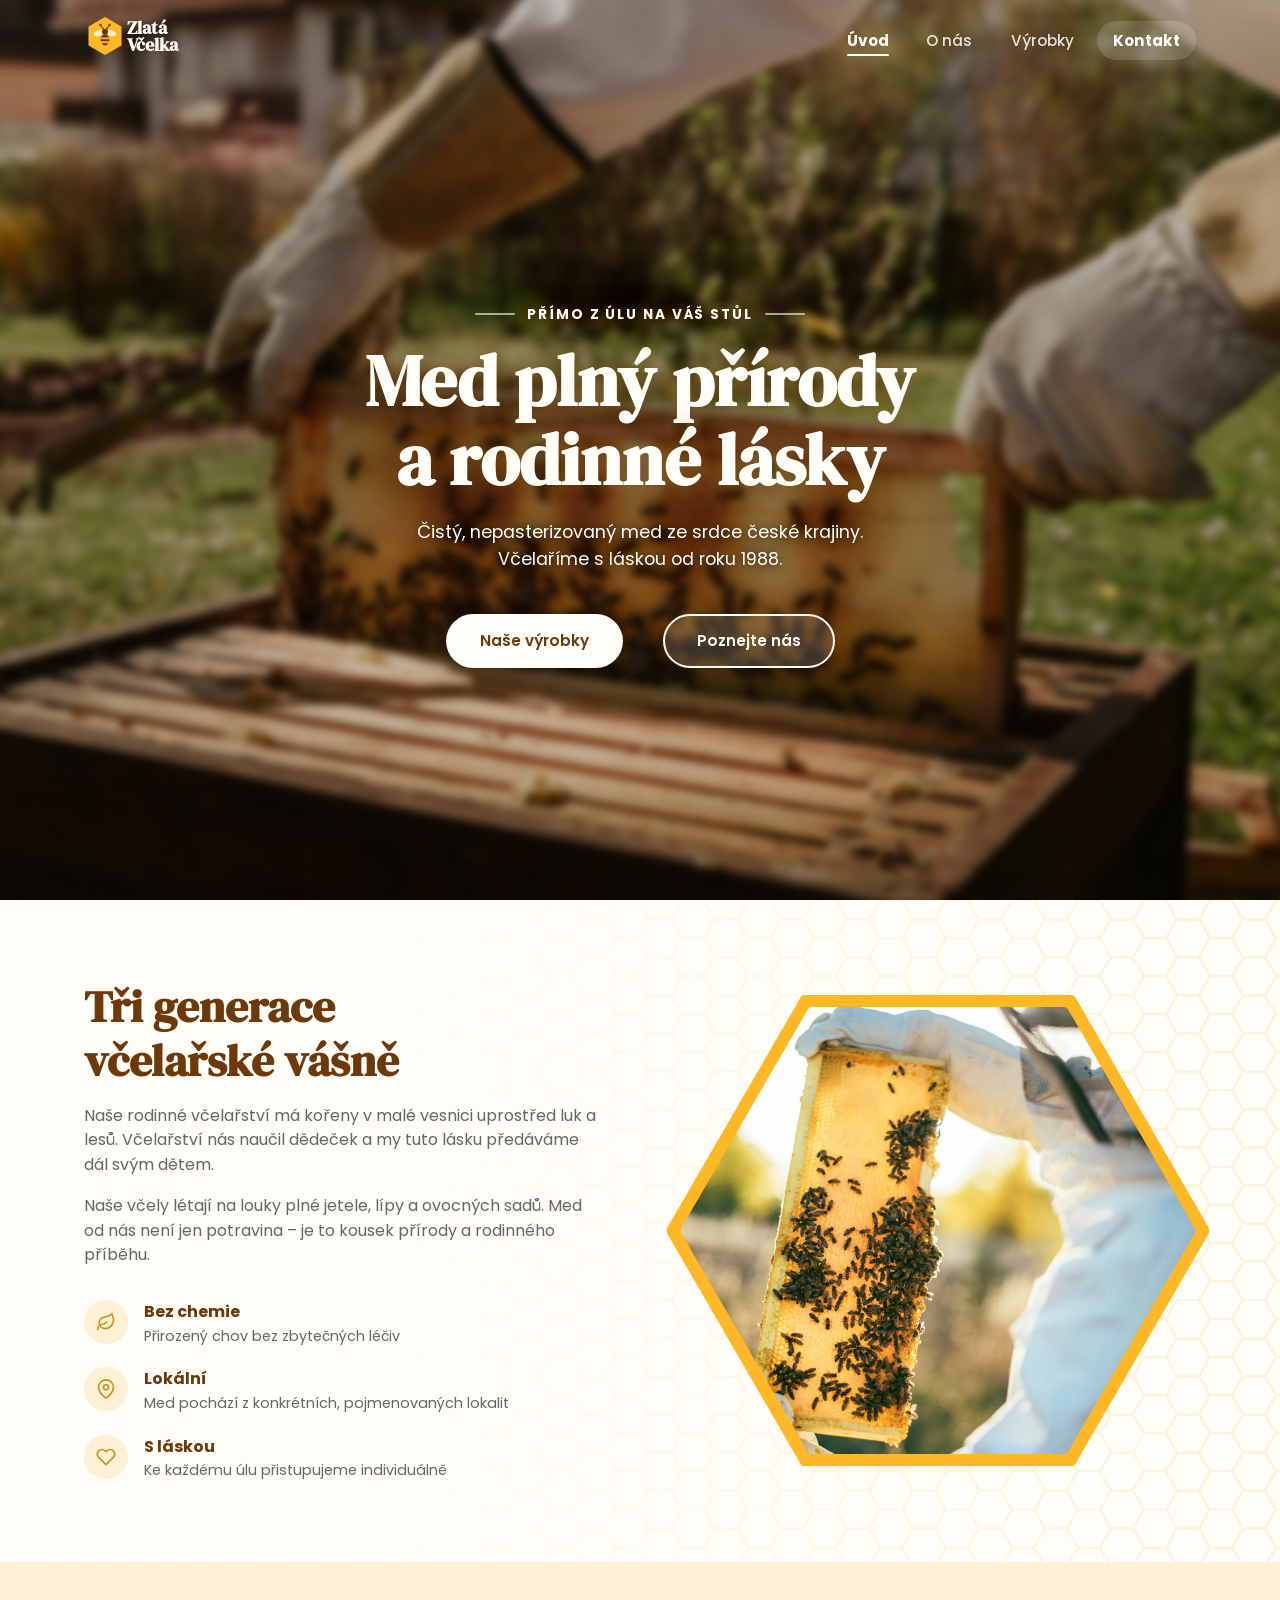
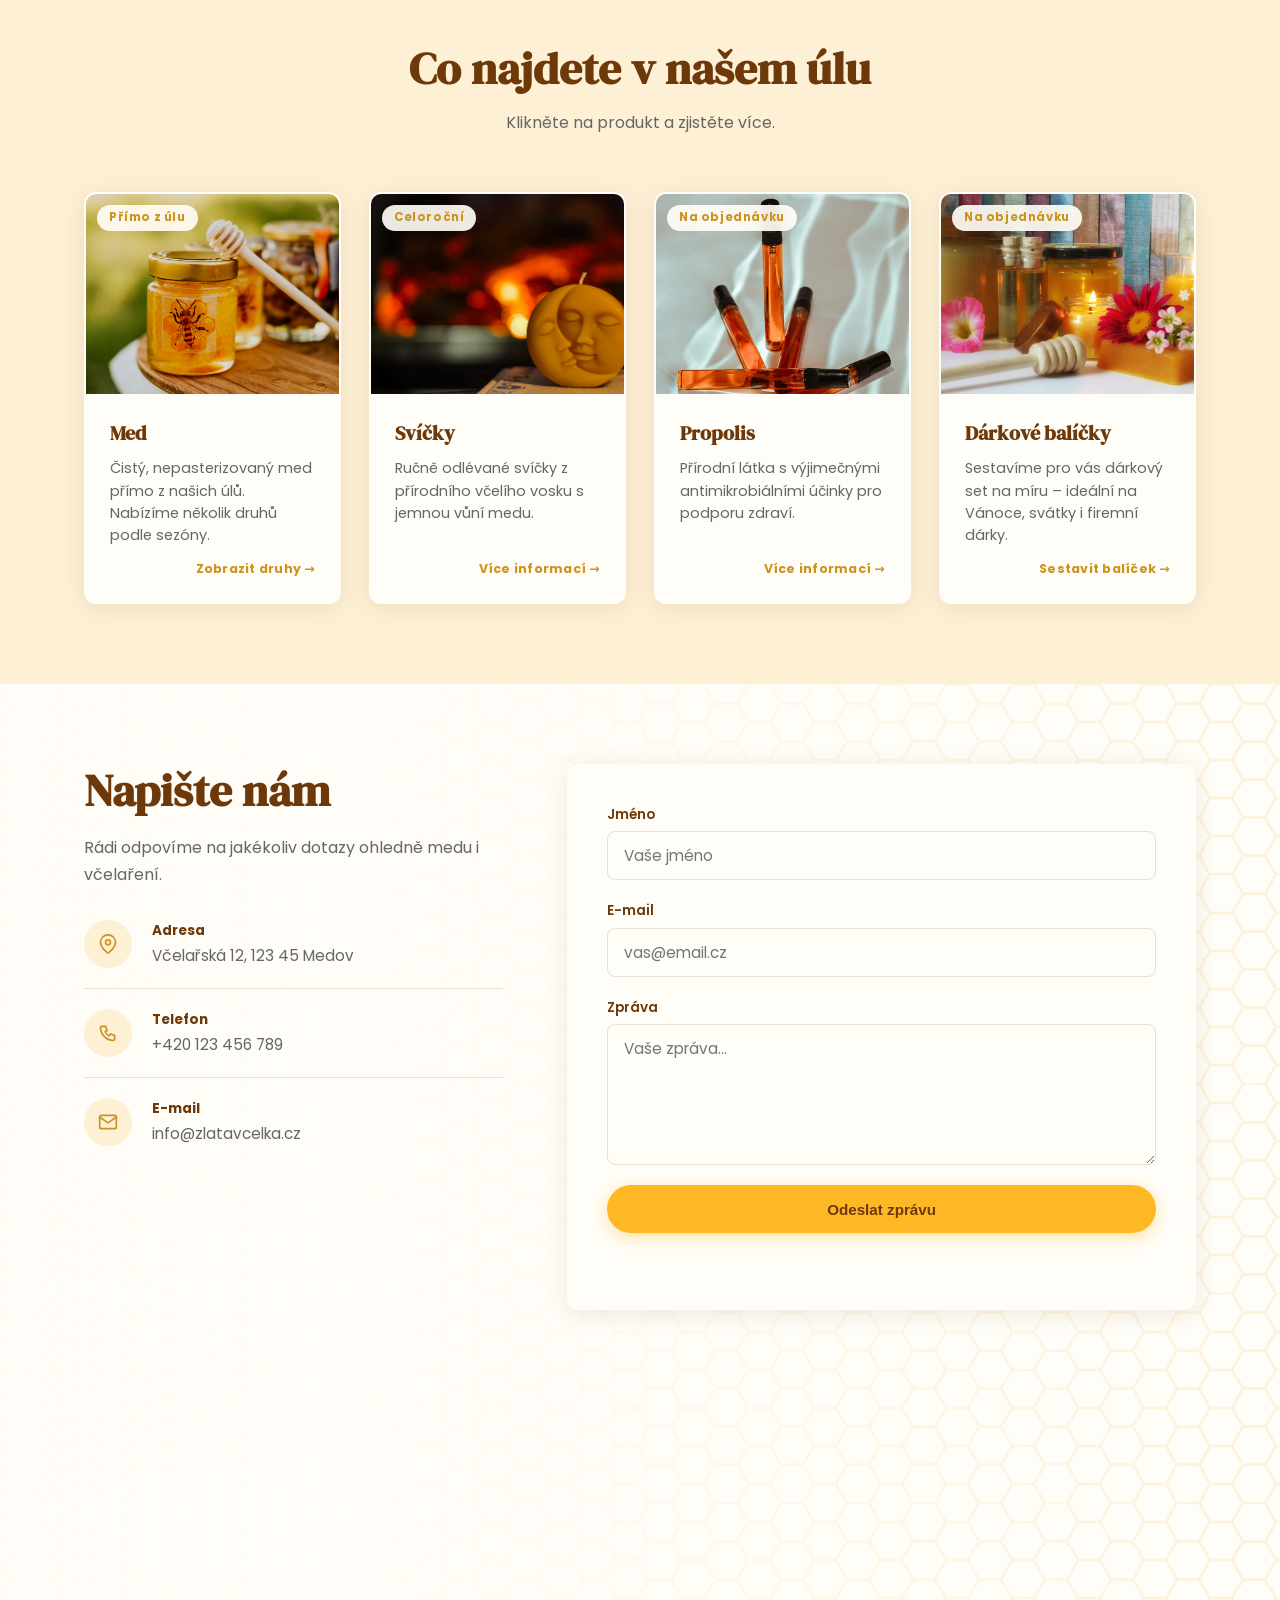
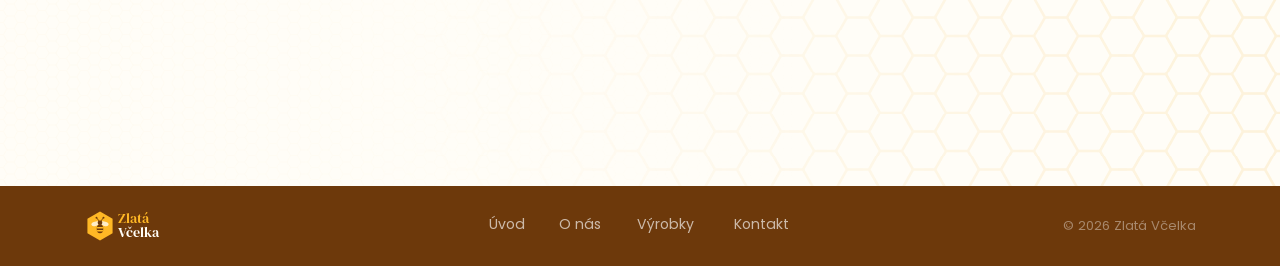
==== index.html @ 9c540a49 "Initial commit – Zlatá Včelka website" ====
<!DOCTYPE html>
<html lang="cs">
<head>
  <meta charset="UTF-8" />
  <meta name="viewport" content="width=device-width, initial-scale=1.0" />
  <meta name="description" content="Zlatá Včelka – přírodní med přímo od včelaře." />

  <!-- Open Graph -->
  <meta property="og:type"        content="website" />
  <meta property="og:title"       content="Zlatá Včelka – Med plný přírody a rodinné lásky" />
  <meta property="og:description" content="Čistý, nepasterizovaný med ze srdce české krajiny. Včelaříme s láskou od roku 1988." />
  <meta property="og:image"       content="https://zlatavcelka.cz/images/landing.jpg" />
  <meta property="og:url"         content="https://zlatavcelka.cz" />
  <meta property="og:locale"      content="cs_CZ" />

  <!-- Twitter/X Card -->
  <meta name="twitter:card"        content="summary_large_image" />
  <meta name="twitter:title"       content="Zlatá Včelka – Med plný přírody a rodinné lásky" />
  <meta name="twitter:description" content="Čistý, nepasterizovaný med ze srdce české krajiny. Včelaříme s láskou od roku 1988." />
  <meta name="twitter:image"       content="https://zlatavcelka.cz/images/landing.jpg" />

  <title>Zlatá Včelka</title>
  <link rel="preconnect" href="https://fonts.googleapis.com" />
  <link rel="preconnect" href="https://fonts.gstatic.com" crossorigin />
  <link href="https://fonts.googleapis.com/css2?family=Poppins:wght@400;500;600;700&family=DM+Serif+Display:ital@0;1&display=swap" rel="stylesheet" />
  <link rel="icon" type="image/svg+xml" href="images/logo-hex.svg" />
  <link rel="stylesheet" href="css/style.css" />
</head>
<body>

  <!-- HEADER -->
  <header class="header" id="header">
    <div class="container header__inner">
      <a href="#hero" class="logo">
        <img src="images/logo-hex.svg" alt="" class="logo__icon" />
        <span class="logo__text"><em>Zlatá</em><br>Včelka</span>
      </a>
      <button class="nav-toggle" id="navToggle" aria-label="Otevřít menu">
        <span></span><span></span><span></span>
      </button>
      <nav class="nav" id="nav">
        <ul class="nav__list">
          <li><a href="#hero" class="nav__link" data-text="Úvod">Úvod</a></li>
          <li><a href="#about" class="nav__link" data-text="O nás">O nás</a></li>
          <li><a href="#products" class="nav__link" data-text="Výrobky">Výrobky</a></li>
          <li><a href="#contact" class="nav__link nav__link--cta">Kontakt</a></li>
        </ul>
      </nav>
    </div>
  </header>

  <main>

    <!-- LANDING PAGE / HERO -->
    <section class="hero" id="hero">
      <div class="hero__overlay"></div>
      <div class="container hero__inner">
        <div class="hero__content">
          <p class="hero__eyebrow">Přímo z úlu na váš stůl</p>
          <h1 class="hero__title">Med plný přírody<br>a rodinné lásky</h1>

          <p class="hero__subtitle">
            Čistý, nepasterizovaný med ze srdce české krajiny.<br>
            Včelaříme s láskou od roku 1988.
          </p>
          <div class="hero__actions">
            <a href="#products" class="btn btn--primary">Naše výrobky</a>
            <a href="#about" class="btn btn--outline">Poznejte nás</a>
          </div>
        </div>
      </div>
    </section>

    <!-- O NÁS -->
    <section class="about" id="about">
      <div class="container about__inner">
        <div class="about__text">
          <h2 class="section-title">Tři generace<br>včelařské vášně</h2>
          <p>
            Naše rodinné včelařství má kořeny v malé vesnici uprostřed luk a lesů.
            Včelařství nás naučil dědeček a my tuto lásku předáváme dál svým dětem.
          </p>
          <p>
            Naše včely létají na louky plné jetele, lípy a ovocných sadů.
            Med od nás není jen potravina – je to kousek přírody a rodinného příběhu.
          </p>
          <ul class="about__values">
            <li>
              <span class="about__value-icon">
                <svg xmlns="http://www.w3.org/2000/svg" width="20" height="20" viewBox="0 0 24 24" fill="none" stroke="currentColor" stroke-width="2" stroke-linecap="round" stroke-linejoin="round">
                  <path d="M11 20A7 7 0 0 1 9.8 6.1C15.5 5 17 4.48 19 2c1 2 2 4.18 2 8 0 5.5-4.78 10-10 10z"/>
                  <path d="M2 21c0-3 1.85-5.36 5.08-6C9.5 14.52 12 13 13 12"/>
                </svg>
              </span>
              <div>
                <strong>Bez chemie</strong>
                <p>Přirozený chov bez zbytečných léčiv</p>
              </div>
            </li>
            <li>
              <span class="about__value-icon">
                <svg xmlns="http://www.w3.org/2000/svg" width="20" height="20" viewBox="0 0 24 24" fill="none" stroke="currentColor" stroke-width="2" stroke-linecap="round" stroke-linejoin="round">
                  <path d="M21 10c0 7-9 13-9 13s-9-6-9-13a9 9 0 0 1 18 0z"/><circle cx="12" cy="10" r="3"/>
                </svg>
              </span>
              <div>
                <strong>Lokální</strong>
                <p>Med pochází z konkrétních, pojmenovaných lokalit</p>
              </div>
            </li>
            <li>
              <span class="about__value-icon">
                <svg xmlns="http://www.w3.org/2000/svg" width="20" height="20" viewBox="0 0 24 24" fill="none" stroke="currentColor" stroke-width="2" stroke-linecap="round" stroke-linejoin="round">
                  <path d="M20.84 4.61a5.5 5.5 0 0 0-7.78 0L12 5.67l-1.06-1.06a5.5 5.5 0 0 0-7.78 7.78l1.06 1.06L12 21.23l7.78-7.78 1.06-1.06a5.5 5.5 0 0 0 0-7.78z"/>
                </svg>
              </span>
              <div>
                <strong>S láskou</strong>
                <p>Ke každému úlu přistupujeme individuálně</p>
              </div>
            </li>
          </ul>
        </div>
        <div class="about__image-wrap">
          <div class="about__image-placeholder">
            <img src="images/vcelar.jpg" alt="Zlatá Včelka" />
          </div>
        </div>
      </div>
    </section>

    <!-- VÝROBKY -->
    <section class="products" id="products">
      <div class="container">
        <div class="section-header">
          <h2 class="section-title">Co najdete v našem úlu</h2>
          <p class="section-subtitle">Klikněte na produkt a zjistěte více.</p>
        </div>
        <div class="products__grid">

          <article class="product-card" data-product="med" role="button" tabindex="0" aria-haspopup="dialog">
            <div class="product-card__image">
              <img src="images/med.jpg" alt="Med" />
              <span class="product-card__tag">Přímo z úlu</span>
            </div>
            <div class="product-card__body">
              <h3 class="product-card__name">Med</h3>
              <p class="product-card__desc">Čistý, nepasterizovaný med přímo z našich úlů. Nabízíme několik druhů podle sezóny.</p>
              <span class="product-card__more">Zobrazit druhy →</span>
            </div>
          </article>

          <article class="product-card" data-product="svicky" role="button" tabindex="0" aria-haspopup="dialog">
            <div class="product-card__image">
              <img src="images/svicky.jpg" alt="Svíčky z včelího vosku" />
              <span class="product-card__tag">Celoroční</span>
            </div>
            <div class="product-card__body">
              <h3 class="product-card__name">Svíčky</h3>
              <p class="product-card__desc">Ručně odlévané svíčky z přírodního včelího vosku s jemnou vůní medu.</p>
              <span class="product-card__more">Více informací →</span>
            </div>
          </article>

          <article class="product-card" data-product="propolis" role="button" tabindex="0" aria-haspopup="dialog">
            <div class="product-card__image">
              <img src="images/propolis.jpg" alt="Propolis" />
              <span class="product-card__tag">Na objednávku</span>
            </div>
            <div class="product-card__body">
              <h3 class="product-card__name">Propolis</h3>
              <p class="product-card__desc">Přírodní látka s výjimečnými antimikrobiálními účinky pro podporu zdraví.</p>
              <span class="product-card__more">Více informací →</span>
            </div>
          </article>

          <article class="product-card" data-product="balicky" role="button" tabindex="0" aria-haspopup="dialog">
            <div class="product-card__image">
              <img src="images/darkove_sety.jpg" alt="Dárkové balíčky" />
              <span class="product-card__tag">Na objednávku</span>
            </div>
            <div class="product-card__body">
              <h3 class="product-card__name">Dárkové balíčky</h3>
              <p class="product-card__desc">Sestavíme pro vás dárkový set na míru – ideální na Vánoce, svátky i firemní dárky.</p>
              <span class="product-card__more">Sestavit balíček →</span>
            </div>
          </article>

        </div>
      </div>
    </section>

    <!-- KONTAKT -->
    <section class="contact" id="contact">
      <div class="container">
        <div class="contact__content">

          <div class="contact__info">
            <h2 class="section-title">Napište nám</h2>
            <p class="contact__intro">Rádi odpovíme na jakékoliv dotazy ohledně medu i včelaření.</p>
            <div class="contact__items">
              <div class="contact-item">
                <div class="contact-item__icon">
                  <svg xmlns="http://www.w3.org/2000/svg" width="20" height="20" viewBox="0 0 24 24" fill="none" stroke="currentColor" stroke-width="2" stroke-linecap="round" stroke-linejoin="round">
                    <path d="M21 10c0 7-9 13-9 13s-9-6-9-13a9 9 0 0 1 18 0z"/><circle cx="12" cy="10" r="3"/>
                  </svg>
                </div>
                <div class="contact-item__text">
                  <strong>Adresa</strong>
                  <p>Včelařská 12, 123 45 Medov</p>
                </div>
              </div>
              <div class="contact-item">
                <div class="contact-item__icon">
                  <svg xmlns="http://www.w3.org/2000/svg" width="20" height="20" viewBox="0 0 24 24" fill="none" stroke="currentColor" stroke-width="2" stroke-linecap="round" stroke-linejoin="round">
                    <path d="M5 4h4l2 5-2.5 1.5a11 11 0 0 0 5 5L15 13l5 2v4a2 2 0 0 1-2 2A16 16 0 0 1 3 6a2 2 0 0 1 2-2"/>
                  </svg>
                </div>
                <div class="contact-item__text">
                  <strong>Telefon</strong>
                  <p><a href="tel:+420123456789">+420 123 456 789</a></p>
                </div>
              </div>
              <div class="contact-item">
                <div class="contact-item__icon">
                  <svg xmlns="http://www.w3.org/2000/svg" width="20" height="20" viewBox="0 0 24 24" fill="none" stroke="currentColor" stroke-width="2" stroke-linecap="round" stroke-linejoin="round">
                    <path d="M4 4h16c1.1 0 2 .9 2 2v12c0 1.1-.9 2-2 2H4c-1.1 0-2-.9-2-2V6c0-1.1.9-2 2-2z"/><polyline points="22,6 12,13 2,6"/>
                  </svg>
                </div>
                <div class="contact-item__text">
                  <strong>E-mail</strong>
                  <p><a href="mailto:info@zlatavcelka.cz">info@zlatavcelka.cz</a></p>
                </div>
              </div>
            </div>
          </div>

          <form class="contact__form" id="contactForm">
            <div class="form-group">
              <label for="name">Jméno</label>
              <input type="text" id="name" name="name" placeholder="Vaše jméno" required />
            </div>
            <div class="form-group">
              <label for="email">E-mail</label>
              <input type="email" id="email" name="email" placeholder="vas@email.cz" required />
            </div>
            <div class="form-group">
              <label for="message">Zpráva</label>
              <textarea id="message" name="message" rows="5" placeholder="Vaše zpráva..." required></textarea>
            </div>
            <button type="submit" class="btn btn--primary btn--full">Odeslat zprávu</button>
            <p class="form-notice" id="formNotice"></p>
          </form>

        </div>
      </div>
      <div class="contact__map">
        <iframe
          src="https://www.google.com/maps?q=Včelařská+12,+123+45+Medov,+Česká+republika&output=embed&hl=cs"
          width="100%" height="420" style="border:0;" allowfullscreen="" loading="lazy"
          referrerpolicy="no-referrer-when-downgrade" title="Mapa umístění"></iframe>
      </div>
    </section>

    <!-- PRODUCT MODAL -->
    <div class="product-modal" id="productModal" aria-hidden="true" role="dialog" aria-modal="true" aria-labelledby="modalTitle">
      <div class="product-modal__backdrop" id="modalBackdrop"></div>
      <div class="product-modal__panel">
        <button class="product-modal__close" id="modalClose" aria-label="Zavřít">
          <svg width="16" height="16" viewBox="0 0 16 16" fill="none" stroke="currentColor" stroke-width="2.5" stroke-linecap="round">
            <line x1="2" y1="2" x2="14" y2="14"/><line x1="14" y1="2" x2="2" y2="14"/>
          </svg>
        </button>
        <img class="product-modal__img" id="modalImg" src="" alt="" />
        <div class="product-modal__body">
          <h3 class="product-modal__title" id="modalTitle"></h3>
          <div class="product-modal__content" id="modalContent"></div>
        </div>
      </div>
    </div>

  </main>

  <!-- FOOTER -->
  <footer class="footer">
    <div class="container footer__inner">
      <a href="#hero" class="footer__logo">
        <img src="images/logo-hex.svg" alt="" class="logo__icon" />
        <span class="logo__text"><em>Zlatá</em><br>Včelka</span>
      </a>
      <nav class="footer__nav">
        <a href="#hero" data-text="Úvod">Úvod</a>
        <a href="#about" data-text="O nás">O nás</a>
        <a href="#products" data-text="Výrobky">Výrobky</a>
        <a href="#contact" data-text="Kontakt">Kontakt</a>
      </nav>
      <p class="footer__copy">&copy; 2026 Zlatá Včelka</p>
    </div>
  </footer>

  <script src="js/main.js"></script>
</body>
</html>
---- css/style.css ----
/* ===========================
   RESET & BASE
=========================== */
*, *::before, *::after {
  box-sizing: border-box;
  margin: 0;
  padding: 0;
}

:root {
  --color-honey:      #ffb825;
  --color-honey-dark: #cc931e;
  --color-honey-light:#FDF0D5;
  --color-brown:      #5C3B1E;
  --color-brown-dark: #6D390B;
  --color-text:       #2D2D2D;
  --color-text-muted: #666;
  --color-bg:         #FFFDF7;
  --color-white:      #FFFDF7;
  --color-border:     #E8E0D0;

  --font-sans:  'Poppins', 'Segoe UI', system-ui, sans-serif;
  --font-serif: 'DM Serif Display', Georgia, serif;

  --radius:   12px;
  --shadow:   0 4px 24px rgba(109,57,11,0.10);
  --shadow-lg:0 12px 48px rgba(109,57,11,0.15);
  --transition: 0.25s ease;

  --container: 1160px;
  --header-h:  72px;
}

html {
  scroll-behavior: smooth;
  scroll-padding-top: var(--header-h);
}

body {
  font-family: var(--font-sans);
  background: var(--color-bg);
  color: var(--color-text);
  line-height: 1.55;
  font-size: 1rem;
}

img { display: block; max-width: 100%; }
a   { color: inherit; text-decoration: none; }
ul  { list-style: none; }

/* Bee cursor */
*, *::before, *::after {
  cursor: url("data:image/svg+xml,%3Csvg xmlns='http://www.w3.org/2000/svg' width='32' height='32'%3E%3Ctext y='28' font-size='26'%3E%F0%9F%90%9D%3C/text%3E%3C/svg%3E") 4 4, auto !important;
}
input, textarea {
  cursor: url("data:image/svg+xml,%3Csvg xmlns='http://www.w3.org/2000/svg' width='32' height='32'%3E%3Ctext y='28' font-size='26'%3E%F0%9F%90%9D%3C/text%3E%3C/svg%3E") 4 4, text !important;
}

/* ===========================
   LAYOUT HELPERS
=========================== */
.container {
  max-width: var(--container);
  margin-inline: auto;
  padding-inline: 1.5rem;
}

.section-eyebrow {
  display: inline-block;
  font-size: 0.8rem;
  font-weight: 700;
  letter-spacing: 0.12em;
  text-transform: uppercase;
  color: var(--color-honey-dark);
  margin-bottom: 0.75rem;
}

.section-title {
  font-family: var(--font-serif);
  font-size: clamp(1.8rem, 4vw, 2.8rem);
  color: var(--color-brown-dark);
  line-height: 1.2;
  margin-bottom: 1rem;
}

.section-subtitle {
  color: var(--color-text-muted);
  max-width: 520px;
  margin-inline: auto;
}

.section-header {
  text-align: center;
  margin-bottom: 3.5rem;
}

/* ===========================
   BUTTONS
=========================== */
.btn {
  display: inline-flex;
  align-items: center;
  gap: 0.5rem;
  padding: 0.85rem 2rem;
  border-radius: 50px;
  font-weight: 600;
  font-size: 0.95rem;
  cursor: pointer;
  transition: transform var(--transition), box-shadow var(--transition), background var(--transition);
  border: 2px solid transparent;
}

.btn:hover { transform: translateY(-2px); }

.btn--primary {
  background: var(--color-honey);
  color: var(--color-brown-dark);
  box-shadow: 0 4px 16px rgba(255,184,37,0.4);
}
.btn--primary:hover {
  background: var(--color-honey-dark);
  box-shadow: 0 8px 24px rgba(255,184,37,0.5);
}

.btn--outline {
  border-color: rgba(255,255,255,0.7);
  color: var(--color-white);
  background: transparent;
}
.btn--outline:hover {
  background: rgba(255,255,255,0.15);
}

.btn--full { width: 100%; justify-content: center; }

/* ===========================
   HEADER
=========================== */
.header {
  position: fixed;
  inset: 0 0 auto 0;
  height: var(--header-h);
  z-index: 100;
  background: transparent;
  transition: background var(--transition), box-shadow var(--transition);
}

.header.scrolled {
  background: rgba(255, 253, 247, 0.95);
  backdrop-filter: blur(12px);
  -webkit-backdrop-filter: blur(12px);
  box-shadow: var(--shadow);
}

.header:not(.scrolled) .logo { color: var(--color-white); }
.header:not(.scrolled) .logo__text em { color: var(--color-white); }
.header:not(.scrolled) .nav__link { color: rgba(255,255,255,0.85); }
.header:not(.scrolled) .nav__link:hover,
.header:not(.scrolled) .nav__link.active { color: var(--color-white); }
.header:not(.scrolled) .nav__link::after { background: var(--color-white); }
.header:not(.scrolled) .nav__link--cta {
  background: rgba(255,255,255,0.15);
  color: var(--color-white);
}
.header:not(.scrolled) .nav__link--cta:hover {
  background: var(--color-honey);
  color: var(--color-brown-dark);
}
.header:not(.scrolled) .nav-toggle span { background: var(--color-white); }

.header__inner {
  display: flex;
  align-items: center;
  justify-content: space-between;
  height: 100%;
}

.logo {
  display: flex;
  align-items: center;
  gap: 0.1rem;
  font-family: var(--font-serif);
  font-size: 1.15rem;
  font-weight: 700;
  color: var(--color-brown-dark);
  transition: opacity var(--transition);
}
.logo__text em {
  color: var(--color-honey);
  font-style: normal;
}
.logo:hover { opacity: 0.8; }
.logo__icon {
  height: 2.6rem;
  width: auto;
  object-fit: contain;
  display: block;
}
.logo__text {
  line-height: 0.95;
}

.nav__list {
  display: flex;
  align-items: center;
  gap: 0.25rem;
}

.nav__link {
  padding: 0.5rem 1rem;
  border-radius: 50px;
  font-size: 0.95rem;
  font-weight: 500;
  color: var(--color-text);
  transition: color var(--transition), font-weight var(--transition);
  position: relative;
  display: inline-flex;
  flex-direction: column;
  align-items: center;
}
.nav__link::before {
  content: attr(data-text);
  font-weight: 700;
  height: 0;
  overflow: hidden;
  visibility: hidden;
  pointer-events: none;
}
.nav__link::after {
  content: '';
  position: absolute;
  bottom: 4px;
  left: 1rem;
  right: 1rem;
  height: 2px;
  background: var(--color-honey-dark);
  border-radius: 2px;
  transform: scaleX(0);
  transition: transform var(--transition);
}
.nav__link:hover,
.nav__link.active {
  color: var(--color-brown-dark);
  font-weight: 700;
}
.nav__link:hover::after,
.nav__link.active::after {
  transform: scaleX(1);
}

.nav__link--cta {
  background: var(--color-honey-light);
  color: var(--color-honey-dark);
  font-weight: 700;
}
.nav__link--cta:hover {
  background: var(--color-honey);
  color: var(--color-brown-dark);
}
.nav__link--cta::after { display: none; }

.nav-toggle {
  display: none;
  flex-direction: column;
  gap: 5px;
  background: none;
  border: none;
  cursor: pointer;
  padding: 0.5rem;
}
.nav-toggle span {
  display: block;
  width: 24px;
  height: 2px;
  background: var(--color-brown-dark);
  border-radius: 2px;
  transition: transform var(--transition), opacity var(--transition);
}

/* ===========================
   HERO
=========================== */
.hero {
  position: relative;
  min-height: 100svh;
  display: flex;
  align-items: center;
  overflow: hidden;
  padding-top: var(--header-h);
  background: #1a1008;
}

.hero::before {
  content: '';
  position: absolute;
  inset: -12px;
  background: url('../images/landing.jpg') center/cover no-repeat;
  filter: blur(4px);
  opacity: 0.8;
  z-index: 0;
}

.hero__overlay {
  position: absolute;
  inset: 0;
  z-index: 1;
}

.hero__inner {
  display: flex;
  flex-direction: column;
  align-items: center;
  justify-content: center;
  text-align: center;
  gap: 0;
  padding-block: 5rem;
  position: relative;
  z-index: 2;
  width: 100%;
}

.hero__content {
  color: var(--color-white);
  max-width: 720px;
  display: flex;
  flex-direction: column;
  align-items: center;
  text-shadow: 0 1px 12px rgba(109,57,11,0.9), 0 2px 28px rgba(109,57,11,0.7);
}


.hero__eyebrow {
  font-size: 0.85rem;
  font-weight: 700;
  letter-spacing: 0.14em;
  text-transform: uppercase;
  color: var(--color-white);
  margin-bottom: 1rem;
  display: flex;
  align-items: center;
  gap: 0.75rem;
  text-shadow: 0 1px 12px rgba(109,57,11,0.9), 0 2px 28px rgba(109,57,11,0.7);
}
.hero__eyebrow::before,
.hero__eyebrow::after {
  content: '';
  display: block;
  width: 2.5rem;
  height: 2px;
  background: var(--color-white);
  opacity: 0.6;
  border-radius: 2px;
  flex-shrink: 0;
}

.hero__title {
  font-family: var(--font-serif);
  font-size: clamp(2.4rem, 6vw, 4.5rem);
  line-height: 1.1;
  margin-bottom: 1.25rem;
  text-shadow: 0 1px 16px rgba(109,57,11,0.45), 0 2px 32px rgba(109,57,11,0.3);
}

.hero__subtitle {
  font-size: 1.1rem;
  color: var(--color-white);
  margin-bottom: 2.5rem;
  text-shadow: 0 1px 8px rgba(0,0,0,0.6), 0 2px 20px rgba(0,0,0,0.5);
}

.hero__actions {
  display: flex;
  flex-wrap: wrap;
  gap: 2.5rem;
  justify-content: center;
}
.hero__actions .btn { text-shadow: none; }
.hero__actions .btn--primary {
  background: var(--color-white);
  color: var(--color-brown-dark);
  box-shadow: 0 4px 16px rgba(0,0,0,0.2);
}
.hero__actions .btn--primary:hover {
  background: var(--color-honey);
  color: var(--color-brown-dark);
  box-shadow: 0 8px 24px rgba(0,0,0,0.3);
}
.hero__actions .btn--outline {
  border-color: var(--color-white);
  color: var(--color-white);
  background: rgba(255,255,255,0.15);
}
.hero__actions .btn--outline:hover {
  background: rgba(255,255,255,0.3);
}


/* ===========================
   ABOUT
=========================== */
.about {
  padding-block: 5rem;
  position: relative;
  overflow: hidden;
}

/* Small hexagons – barely visible near the text (left side) */
.about::before {
  content: '';
  position: absolute;
  inset: 0;
  background-image: url("data:image/svg+xml,%3Csvg xmlns='http://www.w3.org/2000/svg' width='21' height='12.12'%3E%3Cline x1='0' y1='6.06' x2='3.5' y2='6.06' stroke='%23FDF0D5' stroke-width='1'/%3E%3Cline x1='3.5' y1='6.06' x2='7' y2='0' stroke='%23FDF0D5' stroke-width='1'/%3E%3Cline x1='7' y1='0' x2='14' y2='0' stroke='%23FDF0D5' stroke-width='1'/%3E%3Cline x1='14' y1='0' x2='17.5' y2='6.06' stroke='%23FDF0D5' stroke-width='1'/%3E%3Cline x1='17.5' y1='6.06' x2='21' y2='6.06' stroke='%23FDF0D5' stroke-width='1'/%3E%3Cline x1='17.5' y1='6.06' x2='14' y2='12.12' stroke='%23FDF0D5' stroke-width='1'/%3E%3Cline x1='14' y1='12.12' x2='7' y2='12.12' stroke='%23FDF0D5' stroke-width='1'/%3E%3Cline x1='7' y1='12.12' x2='3.5' y2='6.06' stroke='%23FDF0D5' stroke-width='1'/%3E%3C/svg%3E");
  background-size: 21px 12.12px;
  mask-image: linear-gradient(to right, rgba(0,0,0,0.14) 0%, rgba(0,0,0,0.06) 40%, transparent 65%);
  -webkit-mask-image: linear-gradient(to right, rgba(0,0,0,0.14) 0%, rgba(0,0,0,0.06) 40%, transparent 65%);
  pointer-events: none;
  z-index: 0;
}

/* Large hexagons – clearly visible near the photo frame (right side) */
.about::after {
  content: '';
  position: absolute;
  inset: 0;
  background-image: url("data:image/svg+xml,%3Csvg xmlns='http://www.w3.org/2000/svg' width='66' height='38.1'%3E%3Cline x1='0' y1='19.05' x2='11' y2='19.05' stroke='%23FDF0D5' stroke-width='2.5'/%3E%3Cline x1='11' y1='19.05' x2='22' y2='0' stroke='%23FDF0D5' stroke-width='2.5'/%3E%3Cline x1='22' y1='0' x2='44' y2='0' stroke='%23FDF0D5' stroke-width='2.5'/%3E%3Cline x1='44' y1='0' x2='55' y2='19.05' stroke='%23FDF0D5' stroke-width='2.5'/%3E%3Cline x1='55' y1='19.05' x2='66' y2='19.05' stroke='%23FDF0D5' stroke-width='2.5'/%3E%3Cline x1='55' y1='19.05' x2='44' y2='38.1' stroke='%23FDF0D5' stroke-width='2.5'/%3E%3Cline x1='44' y1='38.1' x2='22' y2='38.1' stroke='%23FDF0D5' stroke-width='2.5'/%3E%3Cline x1='22' y1='38.1' x2='11' y2='19.05' stroke='%23FDF0D5' stroke-width='2.5'/%3E%3C/svg%3E");
  background-size: 66px 38.1px;
  mask-image: linear-gradient(to left, rgba(0,0,0,0.85) 0%, rgba(0,0,0,0.5) 30%, rgba(0,0,0,0.1) 58%, transparent 72%);
  -webkit-mask-image: linear-gradient(to left, rgba(0,0,0,0.85) 0%, rgba(0,0,0,0.5) 30%, rgba(0,0,0,0.1) 58%, transparent 72%);
  pointer-events: none;
  z-index: 0;
}

.about__inner {
  display: grid;
  grid-template-columns: 1fr 1fr;
  gap: 5rem;
  align-items: center;
  position: relative;
  z-index: 1;
}

.about__image-wrap {
  position: relative;
  display: flex;
  justify-content: center;
}

/* Honey-colored ring behind the hexagon – scales slightly larger to fake a border */
.about__image-wrap::before {
  content: '';
  position: absolute;
  inset: 0;
  background: var(--color-honey);
  -webkit-mask-image: url("data:image/svg+xml,%3Csvg xmlns='http://www.w3.org/2000/svg' viewBox='0 0 1155 1000' preserveAspectRatio='none'%3E%3Cpath fill='white' d='M3.58,492.85 L285.17,7.15 Q288.75,0 296.75,0 L858.25,0 Q866.25,0 869.83,7.15 L1151.42,492.85 Q1155,500 1151.42,507.15 L869.83,992.85 Q866.25,1000 858.25,1000 L296.75,1000 Q288.75,1000 285.17,992.85 L3.58,507.15 Q0,500 3.58,492.85 Z'/%3E%3C/svg%3E");
  -webkit-mask-size: 100% 100%;
  mask-image: url("data:image/svg+xml,%3Csvg xmlns='http://www.w3.org/2000/svg' viewBox='0 0 1155 1000' preserveAspectRatio='none'%3E%3Cpath fill='white' d='M3.58,492.85 L285.17,7.15 Q288.75,0 296.75,0 L858.25,0 Q866.25,0 869.83,7.15 L1151.42,492.85 Q1155,500 1151.42,507.15 L869.83,992.85 Q866.25,1000 858.25,1000 L296.75,1000 Q288.75,1000 285.17,992.85 L3.58,507.15 Q0,500 3.58,492.85 Z'/%3E%3C/svg%3E");
  mask-size: 100% 100%;
  transform: scale(1.055);
  z-index: 0;
}

.about__image-placeholder {
  position: relative;
  z-index: 1;
  width: 100%;
  aspect-ratio: 1.155 / 1;
  background: var(--color-honey-light);
  -webkit-mask-image: url("data:image/svg+xml,%3Csvg xmlns='http://www.w3.org/2000/svg' viewBox='0 0 1155 1000' preserveAspectRatio='none'%3E%3Cpath fill='white' d='M3.58,492.85 L285.17,7.15 Q288.75,0 296.75,0 L858.25,0 Q866.25,0 869.83,7.15 L1151.42,492.85 Q1155,500 1151.42,507.15 L869.83,992.85 Q866.25,1000 858.25,1000 L296.75,1000 Q288.75,1000 285.17,992.85 L3.58,507.15 Q0,500 3.58,492.85 Z'/%3E%3C/svg%3E");
  -webkit-mask-size: 100% 100%;
  mask-image: url("data:image/svg+xml,%3Csvg xmlns='http://www.w3.org/2000/svg' viewBox='0 0 1155 1000' preserveAspectRatio='none'%3E%3Cpath fill='white' d='M3.58,492.85 L285.17,7.15 Q288.75,0 296.75,0 L858.25,0 Q866.25,0 869.83,7.15 L1151.42,492.85 Q1155,500 1151.42,507.15 L869.83,992.85 Q866.25,1000 858.25,1000 L296.75,1000 Q288.75,1000 285.17,992.85 L3.58,507.15 Q0,500 3.58,492.85 Z'/%3E%3C/svg%3E");
  mask-size: 100% 100%;
  display: flex;
  flex-direction: column;
  align-items: center;
  justify-content: center;
  gap: 0.75rem;
  color: var(--color-honey-dark);
  font-size: 0.9rem;
}
.about__image-placeholder img {
  width: 100%;
  height: 100%;
  object-fit: cover;
  display: block;
}

.about__text p {
  color: var(--color-text-muted);
  margin-bottom: 1rem;
}

.about__values {
  margin-top: 2rem;
  display: flex;
  flex-direction: column;
  gap: 1.25rem;
}

.about__values li {
  display: flex;
  align-items: flex-start;
  gap: 1rem;
}

.about__value-icon {
  width: 2.75rem;
  height: 2.75rem;
  border-radius: 50%;
  background: var(--color-honey-light);
  display: flex;
  align-items: center;
  justify-content: center;
  flex-shrink: 0;
  color: var(--color-honey-dark);
}

.about__values strong { display: block; color: var(--color-brown-dark); }
.about__values p { margin: 0; font-size: 0.9rem; }

/* ===========================
   PRODUCTS
=========================== */
.products {
  padding-block: 5rem;
  background: var(--color-honey-light);
}

.products__grid {
  display: grid;
  grid-template-columns: repeat(4, 1fr);
  gap: 1.75rem;
}

.product-card {
  background: var(--color-white);
  border-radius: var(--radius);
  box-shadow: var(--shadow);
  overflow: hidden;
  border: 2px solid transparent;
  transition: transform var(--transition), box-shadow var(--transition), border-color var(--transition);
  display: flex;
  flex-direction: column;
  cursor: pointer;
}
.product-card:hover {
  transform: translateY(-6px);
  box-shadow: var(--shadow-lg);
  border-color: var(--color-honey);
}
.product-card:focus-visible {
  outline: 3px solid var(--color-honey);
  outline-offset: 3px;
}

.product-card__image {
  height: 200px;
  overflow: hidden;
  position: relative;
}
.product-card__image img {
  width: 100%;
  height: 100%;
  object-fit: cover;
  transition: transform 0.5s ease;
}
.product-card:hover .product-card__image img {
  transform: scale(1.06);
}

.product-card__body {
  padding: 1.5rem;
  flex: 1;
  display: flex;
  flex-direction: column;
}

.product-card__name {
  font-family: var(--font-serif);
  font-size: 1.25rem;
  color: var(--color-brown-dark);
  margin-bottom: 0.5rem;
}

.product-card__desc {
  color: var(--color-text-muted);
  font-size: 0.9rem;
  flex: 1;
  margin-bottom: 0.75rem;
}

.product-card__tag {
  position: absolute;
  top: 0.7rem;
  left: 0.7rem;
  z-index: 1;
  background: rgba(255, 253, 247, 0.92);
  color: var(--color-honey-dark);
  font-size: 0.72rem;
  font-weight: 700;
  letter-spacing: 0.05em;
  padding: 0.25rem 0.75rem;
  border-radius: 50px;
  backdrop-filter: blur(4px);
  -webkit-backdrop-filter: blur(4px);
}

.product-card__more {
  font-size: 0.78rem;
  font-weight: 700;
  color: var(--color-honey-dark);
  white-space: nowrap;
  letter-spacing: 0.02em;
  align-self: flex-end;
}

/* ===========================
   PRODUCT MODAL
=========================== */
.product-modal {
  position: fixed;
  inset: 0;
  z-index: 200;
  display: flex;
  align-items: center;
  justify-content: center;
  padding: 1.5rem;
  opacity: 0;
  pointer-events: none;
  transition: opacity 0.3s ease;
}
.product-modal.open {
  opacity: 1;
  pointer-events: all;
}

.product-modal__backdrop {
  position: absolute;
  inset: 0;
  background: rgba(20, 8, 0, 0.65);
  backdrop-filter: blur(6px);
  -webkit-backdrop-filter: blur(6px);
}

.product-modal__panel {
  position: relative;
  z-index: 1;
  background: var(--color-white);
  border-radius: calc(var(--radius) * 1.5);
  max-width: 660px;
  width: 100%;
  max-height: 88vh;
  overflow-y: auto;
  box-shadow: 0 32px 80px rgba(0, 0, 0, 0.3);
  transform: translateY(32px) scale(0.97);
  transition: transform 0.38s cubic-bezier(0.34, 1.56, 0.64, 1);
}
.product-modal.open .product-modal__panel {
  transform: none;
}

.product-modal__img {
  width: 100%;
  height: 240px;
  object-fit: cover;
  display: block;
  border-radius: calc(var(--radius) * 1.5) calc(var(--radius) * 1.5) 0 0;
}

.product-modal__body {
  padding: 2rem 2.5rem 2.5rem;
}

.product-modal__title {
  font-family: var(--font-serif);
  font-size: 1.75rem;
  color: var(--color-brown-dark);
  margin-bottom: 1.5rem;
  padding-bottom: 1rem;
  border-bottom: 2px solid var(--color-honey-light);
}

.product-modal__close {
  position: absolute;
  top: 1rem;
  right: 1rem;
  z-index: 2;
  width: 2.25rem;
  height: 2.25rem;
  border-radius: 50%;
  border: none;
  background: rgba(255, 255, 255, 0.95);
  display: flex;
  align-items: center;
  justify-content: center;
  cursor: pointer;
  color: var(--color-brown-dark);
  box-shadow: 0 2px 10px rgba(0, 0, 0, 0.2);
  transition: background var(--transition), transform var(--transition);
}
.product-modal__close:hover {
  background: var(--color-white);
  transform: scale(1.1) rotate(90deg);
}

.product-modal__content .modal-item {
  padding-bottom: 1.5rem;
  margin-bottom: 1.5rem;
  border-bottom: 1px solid var(--color-border);
}
.product-modal__content .modal-item:last-child {
  border-bottom: none;
  margin-bottom: 0;
  padding-bottom: 0;
}
.product-modal__content h4 {
  font-family: var(--font-serif);
  font-size: 1.1rem;
  color: var(--color-brown-dark);
  margin-bottom: 0.4rem;
}
.product-modal__content p {
  color: var(--color-text-muted);
  font-size: 0.95rem;
  line-height: 1.75;
}
.modal-tag {
  display: inline-block;
  background: var(--color-honey-light);
  color: var(--color-honey-dark);
  font-size: 0.72rem;
  font-weight: 700;
  letter-spacing: 0.05em;
  padding: 0.2rem 0.65rem;
  border-radius: 50px;
  margin-top: 0.4rem;
}
.modal-note {
  margin-top: 1.5rem;
  padding: 1rem 1.25rem;
  background: var(--color-honey-light);
  border-radius: var(--radius);
  border-left: 3px solid var(--color-honey);
  font-size: 0.9rem;
  color: var(--color-brown);
  line-height: 1.6;
}
.modal-list {
  list-style: none;
  display: flex;
  flex-direction: column;
  gap: 0.4rem;
  margin: 0.5rem 0 0;
}
.modal-list li {
  display: flex;
  align-items: flex-start;
  gap: 0.6rem;
  font-size: 0.95rem;
  color: var(--color-text-muted);
  line-height: 1.5;
}
.modal-list li::before {
  content: '✓';
  color: var(--color-honey-dark);
  font-weight: 700;
  flex-shrink: 0;
}

/* ===========================
   CONTACT
=========================== */
.contact {
  padding-top: 5rem;
  padding-bottom: 0;
  position: relative;
  overflow: hidden;
}

.contact::before {
  content: '';
  position: absolute;
  inset: 0;
  background-image: url("data:image/svg+xml,%3Csvg xmlns='http://www.w3.org/2000/svg' width='21' height='12.12'%3E%3Cline x1='0' y1='6.06' x2='3.5' y2='6.06' stroke='%23FDF0D5' stroke-width='1'/%3E%3Cline x1='3.5' y1='6.06' x2='7' y2='0' stroke='%23FDF0D5' stroke-width='1'/%3E%3Cline x1='7' y1='0' x2='14' y2='0' stroke='%23FDF0D5' stroke-width='1'/%3E%3Cline x1='14' y1='0' x2='17.5' y2='6.06' stroke='%23FDF0D5' stroke-width='1'/%3E%3Cline x1='17.5' y1='6.06' x2='21' y2='6.06' stroke='%23FDF0D5' stroke-width='1'/%3E%3Cline x1='17.5' y1='6.06' x2='14' y2='12.12' stroke='%23FDF0D5' stroke-width='1'/%3E%3Cline x1='14' y1='12.12' x2='7' y2='12.12' stroke='%23FDF0D5' stroke-width='1'/%3E%3Cline x1='7' y1='12.12' x2='3.5' y2='6.06' stroke='%23FDF0D5' stroke-width='1'/%3E%3C/svg%3E");
  background-size: 21px 12.12px;
  mask-image: linear-gradient(to right, rgba(0,0,0,0.14) 0%, rgba(0,0,0,0.06) 40%, transparent 65%);
  -webkit-mask-image: linear-gradient(to right, rgba(0,0,0,0.14) 0%, rgba(0,0,0,0.06) 40%, transparent 65%);
  pointer-events: none;
  z-index: 0;
}

.contact::after {
  content: '';
  position: absolute;
  inset: 0;
  background-image: url("data:image/svg+xml,%3Csvg xmlns='http://www.w3.org/2000/svg' width='66' height='38.1'%3E%3Cline x1='0' y1='19.05' x2='11' y2='19.05' stroke='%23FDF0D5' stroke-width='2.5'/%3E%3Cline x1='11' y1='19.05' x2='22' y2='0' stroke='%23FDF0D5' stroke-width='2.5'/%3E%3Cline x1='22' y1='0' x2='44' y2='0' stroke='%23FDF0D5' stroke-width='2.5'/%3E%3Cline x1='44' y1='0' x2='55' y2='19.05' stroke='%23FDF0D5' stroke-width='2.5'/%3E%3Cline x1='55' y1='19.05' x2='66' y2='19.05' stroke='%23FDF0D5' stroke-width='2.5'/%3E%3Cline x1='55' y1='19.05' x2='44' y2='38.1' stroke='%23FDF0D5' stroke-width='2.5'/%3E%3Cline x1='44' y1='38.1' x2='22' y2='38.1' stroke='%23FDF0D5' stroke-width='2.5'/%3E%3Cline x1='22' y1='38.1' x2='11' y2='19.05' stroke='%23FDF0D5' stroke-width='2.5'/%3E%3C/svg%3E");
  background-size: 66px 38.1px;
  mask-image: linear-gradient(to left, rgba(0,0,0,0.85) 0%, rgba(0,0,0,0.5) 30%, rgba(0,0,0,0.1) 58%, transparent 72%);
  -webkit-mask-image: linear-gradient(to left, rgba(0,0,0,0.85) 0%, rgba(0,0,0,0.5) 30%, rgba(0,0,0,0.1) 58%, transparent 72%);
  pointer-events: none;
  z-index: 0;
}

.contact .container,
.contact__map {
  position: relative;
  z-index: 1;
}

.contact__content {
  display: grid;
  grid-template-columns: 1fr 1.5fr;
  gap: 4rem;
  align-items: start;
}

.contact__info {
  display: flex;
  flex-direction: column;
}

.contact__intro {
  color: var(--color-text-muted);
  margin-bottom: 2rem;
  line-height: 1.7;
}

.contact__items {
  display: flex;
  flex-direction: column;
}

.contact-item {
  display: flex;
  align-items: center;
  gap: 1.25rem;
  padding-block: 1.25rem;
  border-bottom: 1px solid var(--color-border);
}
.contact-item:first-child { padding-top: 0; }
.contact-item:last-child { border-bottom: none; }

.contact-item__icon {
  width: 3rem;
  height: 3rem;
  border-radius: 50%;
  background: var(--color-honey-light);
  display: flex;
  align-items: center;
  justify-content: center;
  flex-shrink: 0;
  color: var(--color-honey-dark);
}
.contact-item__icon svg {
  width: 1.25rem;
  height: 1.25rem;
}

.contact-item__text strong {
  display: block;
  color: var(--color-brown-dark);
  font-size: 0.85rem;
  font-weight: 700;
  margin-bottom: 0.15rem;
}
.contact-item__text p,
.contact-item__text a {
  color: var(--color-text-muted);
  font-size: 0.95rem;
}
.contact-item__text a:hover { color: var(--color-honey-dark); }

/* FORM */
.contact__form {
  background: var(--color-white);
  padding: 2.5rem;
  border-radius: var(--radius);
  box-shadow: var(--shadow);
  display: flex;
  flex-direction: column;
  gap: 1.25rem;
}

/* MAP */
.contact__map {
  margin-top: 3.5rem;
  line-height: 0;
}
.contact__map iframe {
  display: block;
}

.form-group {
  display: flex;
  flex-direction: column;
  gap: 0.4rem;
}

.form-group label {
  font-size: 0.85rem;
  font-weight: 600;
  color: var(--color-brown-dark);
}

.form-group input,
.form-group textarea {
  padding: 0.75rem 1rem;
  border: 1.5px solid var(--color-border);
  border-radius: 8px;
  font-family: inherit;
  font-size: 0.95rem;
  color: var(--color-text);
  background: var(--color-bg);
  transition: border-color var(--transition), box-shadow var(--transition);
  resize: vertical;
}

.form-group input:focus,
.form-group textarea:focus {
  outline: none;
  border-color: var(--color-honey);
  box-shadow: 0 0 0 3px rgba(255,184,37,0.2);
}

.form-notice {
  font-size: 0.85rem;
  text-align: center;
  min-height: 1.2em;
}
.form-notice.success { color: #2e7d32; }
.form-notice.error   { color: #c62828; }

/* ===========================
   FOOTER
=========================== */
.footer {
  background: var(--color-brown-dark);
  color: rgba(255,255,255,0.65);
}

.footer__inner {
  display: grid;
  grid-template-columns: 1fr auto 1fr;
  align-items: center;
  padding-block: 1.5rem;
}

.footer__copy {
  text-align: right;
}

.footer__logo {
  display: flex;
  align-items: center;
  gap: 0.1rem;
  text-decoration: none;
}
.footer__logo .logo__icon { height: 2rem; }
.footer__logo .logo__text {
  font-family: var(--font-serif);
  font-size: 0.88rem;
  color: var(--color-white);
}

.footer__nav {
  display: flex;
  align-items: center;
  gap: 2rem;
}
.footer__nav a {
  font-size: 0.88rem;
  color: rgba(255,255,255,0.65);
  text-decoration: none;
  border-bottom: 1px solid transparent;
  transition: color var(--transition), border-color var(--transition);
  display: inline-flex;
  flex-direction: column;
  align-items: center;
}
.footer__nav a::before {
  content: attr(data-text);
  font-weight: 700;
  height: 0;
  overflow: hidden;
  visibility: hidden;
  pointer-events: none;
}
.footer__nav a:hover {
  color: var(--color-white);
  border-bottom-color: var(--color-white);
  font-weight: 700;
}

.footer__copy {
  font-size: 0.82rem;
  color: rgba(255,255,255,0.4);
}

/* ===========================
   404 ERROR PAGE
=========================== */
.error-page {
  min-height: calc(100svh - var(--header-h) - 100px);
  display: flex;
  align-items: center;
  padding-top: var(--header-h);
  background: var(--color-bg);
}

.error-page__inner {
  display: flex;
  justify-content: center;
}

.error-page__content {
  text-align: center;
  max-width: 540px;
  padding: 4rem 1.5rem;
}

.error-page__code {
  display: block;
  font-family: var(--font-serif);
  font-size: clamp(6rem, 20vw, 11rem);
  font-weight: 700;
  color: var(--color-honey);
  line-height: 1;
  margin-bottom: 0.25rem;
  opacity: 0.35;
}

.error-page__title {
  font-family: var(--font-serif);
  font-size: clamp(1.8rem, 4vw, 2.6rem);
  color: var(--color-brown-dark);
  margin-bottom: 1rem;
}

.error-page__desc {
  color: var(--color-text-muted);
  font-size: 1.05rem;
  line-height: 1.7;
  margin-bottom: 2rem;
}

/* ===========================
   SCROLL REVEAL
=========================== */
.reveal {
  opacity: 0;
  transform: translateY(28px);
  transition: opacity 0.6s ease, transform 0.6s ease;
}
.reveal.revealed {
  opacity: 1;
  transform: none;
}
.products__grid .product-card:nth-child(1) { transition-delay: 0s; }
.products__grid .product-card:nth-child(2) { transition-delay: 0.1s; }
.products__grid .product-card:nth-child(3) { transition-delay: 0.2s; }
.products__grid .product-card:nth-child(4) { transition-delay: 0.3s; }

/* ===========================
   RESPONSIVE
=========================== */
@media (max-width: 900px) {
  .about__inner {
    grid-template-columns: 1fr;
    gap: 3rem;
  }
  .contact__content {
    grid-template-columns: 1fr;
    gap: 3rem;
  }
  .footer__inner {
    display: flex;
    flex-direction: column;
    align-items: center;
    text-align: center;
    gap: 1.25rem;
    padding-block: 2rem;
  }
  .footer__copy { text-align: center; }
  .footer__nav { gap: 1.5rem; flex-wrap: wrap; justify-content: center; }
  .products__grid { grid-template-columns: repeat(2, 1fr); }
}

@media (max-width: 400px) {
  .btn { padding: 0.85rem 1.25rem; font-size: 0.9rem; }
  .error-page__code { font-size: clamp(5rem, 25vw, 8rem); }
}

@media (max-width: 680px) {
  :root { --header-h: 64px; }

  .nav {
    display: none;
    position: absolute;
    top: var(--header-h);
    left: 0;
    right: 0;
    background: var(--color-brown-dark);
    backdrop-filter: none;
    -webkit-backdrop-filter: none;
    border-bottom: 1px solid rgba(255,255,255,0.1);
    box-shadow: var(--shadow);
    padding: 1rem;
  }
  .nav.open { display: block; }
  .nav__list { flex-direction: column; align-items: stretch; gap: 0.25rem; }
  .nav__link { padding: 0.75rem 1rem; color: rgba(255,255,255,0.85); }
  .nav__link:hover, .nav__link.active { color: var(--color-white); }
  .nav__link--cta { background: rgba(255,255,255,0.15); color: var(--color-white); }

  .nav-toggle { display: flex; }
  .nav-toggle.open span:nth-child(1) { transform: translateY(7px) rotate(45deg); }
  .nav-toggle.open span:nth-child(2) { opacity: 0; }
  .nav-toggle.open span:nth-child(3) { transform: translateY(-7px) rotate(-45deg); }

  .hero__actions { flex-direction: column; align-items: center; }
  .products__grid { grid-template-columns: 1fr; }

  .contact { padding-top: 3rem; }
  .contact__content { gap: 2rem; }
  .contact__form { padding: 1.5rem; }
  .contact__map iframe { height: 280px; }
  .contact__map { margin-top: 2rem; }

  .about { padding-block: 3rem; }
  .products { padding-block: 3rem; }
  .section-header { margin-bottom: 2rem; }

  .product-modal {
    padding: 0;
    align-items: flex-end;
  }
  .product-modal__panel {
    border-radius: 1.5rem 1.5rem 0 0;
    max-height: 90vh;
    transform: translateY(100%);
  }
  .product-modal.open .product-modal__panel {
    transform: none;
  }
  .product-modal__img {
    height: 180px;
    border-radius: 1.5rem 1.5rem 0 0;
  }
  .product-modal__body {
    padding: 1.5rem 1.5rem 2rem;
  }
}
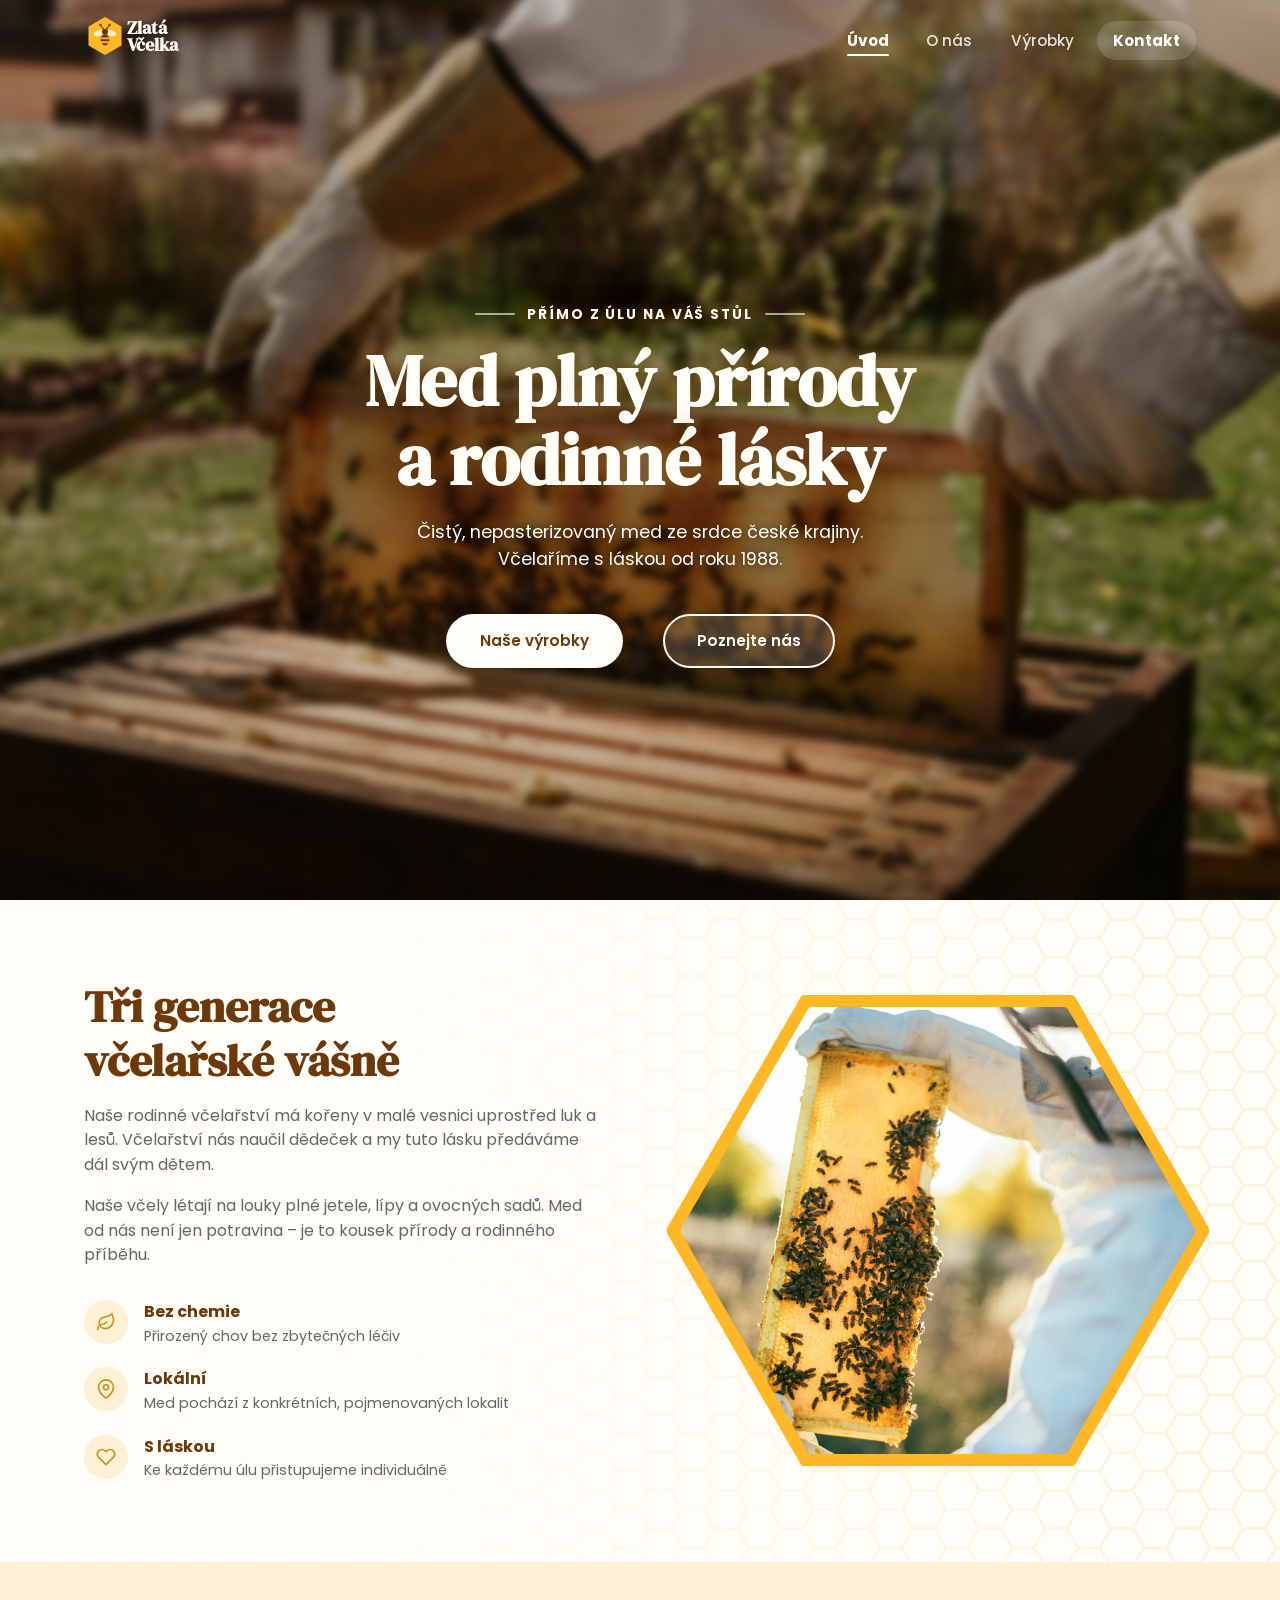
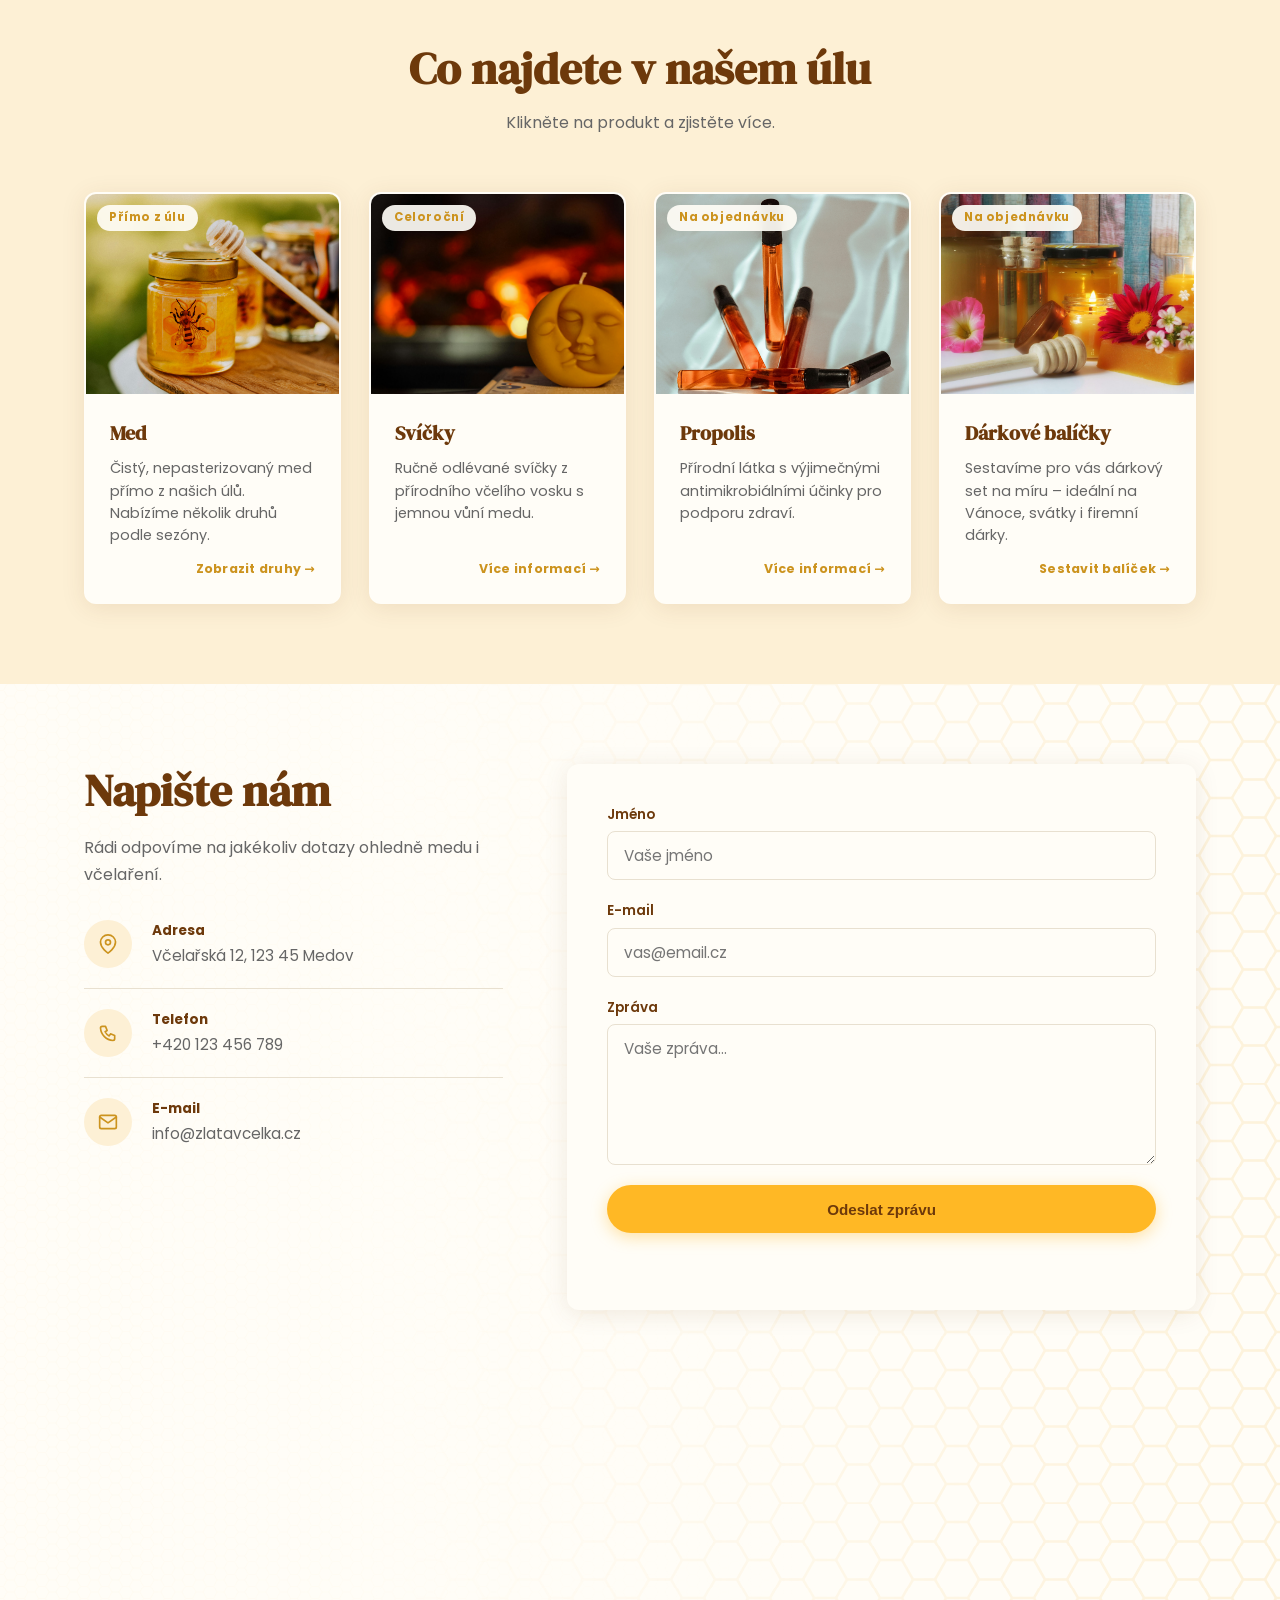
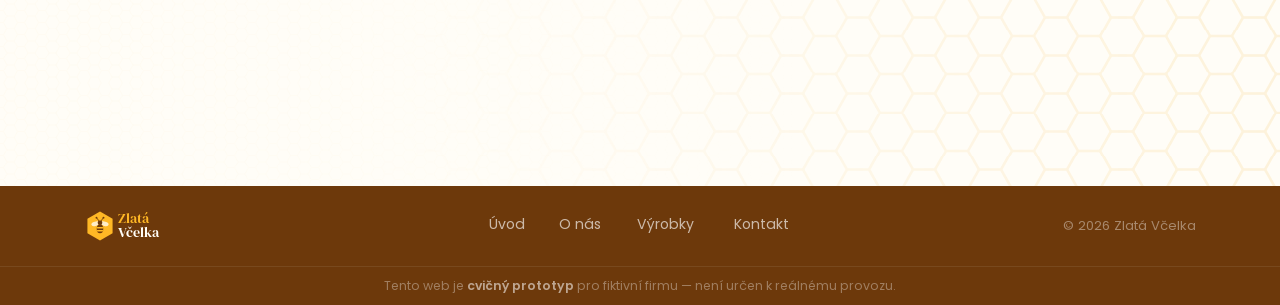
==== commit dc13e82a: "Cleanup a optimalizace prototypu - Přidán loading=lazy na obrázky produktů a sekce O nás - Smazány n" ====
--- a/index.html
+++ b/index.html
@@ -23,6 +23,7 @@
   <link rel="preconnect" href="https://fonts.googleapis.com" />
   <link rel="preconnect" href="https://fonts.gstatic.com" crossorigin />
   <link href="https://fonts.googleapis.com/css2?family=Poppins:wght@400;500;600;700&family=DM+Serif+Display:ital@0;1&display=swap" rel="stylesheet" />
+  <link rel="canonical" href="https://zlatavcelka.cz" />
   <link rel="icon" type="image/svg+xml" href="images/logo-hex.svg" />
   <link rel="stylesheet" href="css/style.css" />
 </head>
@@ -123,7 +124,7 @@
         </div>
         <div class="about__image-wrap">
           <div class="about__image-placeholder">
-            <img src="images/vcelar.jpg" alt="Zlatá Včelka" />
+            <img src="images/vcelar.jpg" alt="Zlatá Včelka" loading="lazy" />
           </div>
         </div>
       </div>
@@ -140,7 +141,7 @@
 
           <article class="product-card" data-product="med" role="button" tabindex="0" aria-haspopup="dialog">
             <div class="product-card__image">
-              <img src="images/med.jpg" alt="Med" />
+              <img src="images/med.jpg" alt="Med" loading="lazy" />
               <span class="product-card__tag">Přímo z úlu</span>
             </div>
             <div class="product-card__body">
@@ -152,7 +153,7 @@
 
           <article class="product-card" data-product="svicky" role="button" tabindex="0" aria-haspopup="dialog">
             <div class="product-card__image">
-              <img src="images/svicky.jpg" alt="Svíčky z včelího vosku" />
+              <img src="images/svicky.jpg" alt="Svíčky z včelího vosku" loading="lazy" />
               <span class="product-card__tag">Celoroční</span>
             </div>
             <div class="product-card__body">
@@ -164,7 +165,7 @@
 
           <article class="product-card" data-product="propolis" role="button" tabindex="0" aria-haspopup="dialog">
             <div class="product-card__image">
-              <img src="images/propolis.jpg" alt="Propolis" />
+              <img src="images/propolis.jpg" alt="Propolis" loading="lazy" />
               <span class="product-card__tag">Na objednávku</span>
             </div>
             <div class="product-card__body">
@@ -176,7 +177,7 @@
 
           <article class="product-card" data-product="balicky" role="button" tabindex="0" aria-haspopup="dialog">
             <div class="product-card__image">
-              <img src="images/darkove_sety.jpg" alt="Dárkové balíčky" />
+              <img src="images/darkove_sety.jpg" alt="Dárkové balíčky" loading="lazy" />
               <span class="product-card__tag">Na objednávku</span>
             </div>
             <div class="product-card__body">
@@ -296,6 +297,9 @@
       </nav>
       <p class="footer__copy">&copy; 2026 Zlatá Včelka</p>
     </div>
+    <div class="footer__demo-bar">
+      Tento web je <strong>cvičný prototyp</strong> pro fiktivní firmu — není určen k reálnému provozu.
+    </div>
   </footer>
 
   <script src="js/main.js"></script>
--- a/css/style.css
+++ b/css/style.css
@@ -42,18 +42,27 @@
   color: var(--color-text);
   line-height: 1.55;
   font-size: 1rem;
+  display: flex;
+  flex-direction: column;
+  min-height: 100svh;
+}
+
+main {
+  flex: 1;
 }
 
 img { display: block; max-width: 100%; }
 a   { color: inherit; text-decoration: none; }
 ul  { list-style: none; }
 
-/* Bee cursor */
-*, *::before, *::after {
-  cursor: url("data:image/svg+xml,%3Csvg xmlns='http://www.w3.org/2000/svg' width='32' height='32'%3E%3Ctext y='28' font-size='26'%3E%F0%9F%90%9D%3C/text%3E%3C/svg%3E") 4 4, auto !important;
-}
-input, textarea {
-  cursor: url("data:image/svg+xml,%3Csvg xmlns='http://www.w3.org/2000/svg' width='32' height='32'%3E%3Ctext y='28' font-size='26'%3E%F0%9F%90%9D%3C/text%3E%3C/svg%3E") 4 4, text !important;
+/* Bee cursor – only on devices with a real pointer (not touch) */
+@media (hover: hover) and (pointer: fine) {
+  *, *::before, *::after {
+    cursor: url("data:image/svg+xml,%3Csvg xmlns='http://www.w3.org/2000/svg' width='32' height='32'%3E%3Ctext y='28' font-size='26'%3E%F0%9F%90%9D%3C/text%3E%3C/svg%3E") 4 4, auto !important;
+  }
+  input, textarea {
+    cursor: url("data:image/svg+xml,%3Csvg xmlns='http://www.w3.org/2000/svg' width='32' height='32'%3E%3Ctext y='28' font-size='26'%3E%F0%9F%90%9D%3C/text%3E%3C/svg%3E") 4 4, text !important;
+  }
 }
 
 /* ===========================
@@ -993,6 +1002,18 @@
 .footer__copy {
   font-size: 0.82rem;
   color: rgba(255,255,255,0.4);
+}
+
+.footer__demo-bar {
+  text-align: center;
+  padding: 0.6rem 1.5rem;
+  font-size: 0.78rem;
+  color: rgba(255,255,255,0.35);
+  border-top: 1px solid rgba(255,255,255,0.08);
+}
+.footer__demo-bar strong {
+  color: rgba(255,255,255,0.55);
+  font-weight: 600;
 }
 
 /* ===========================
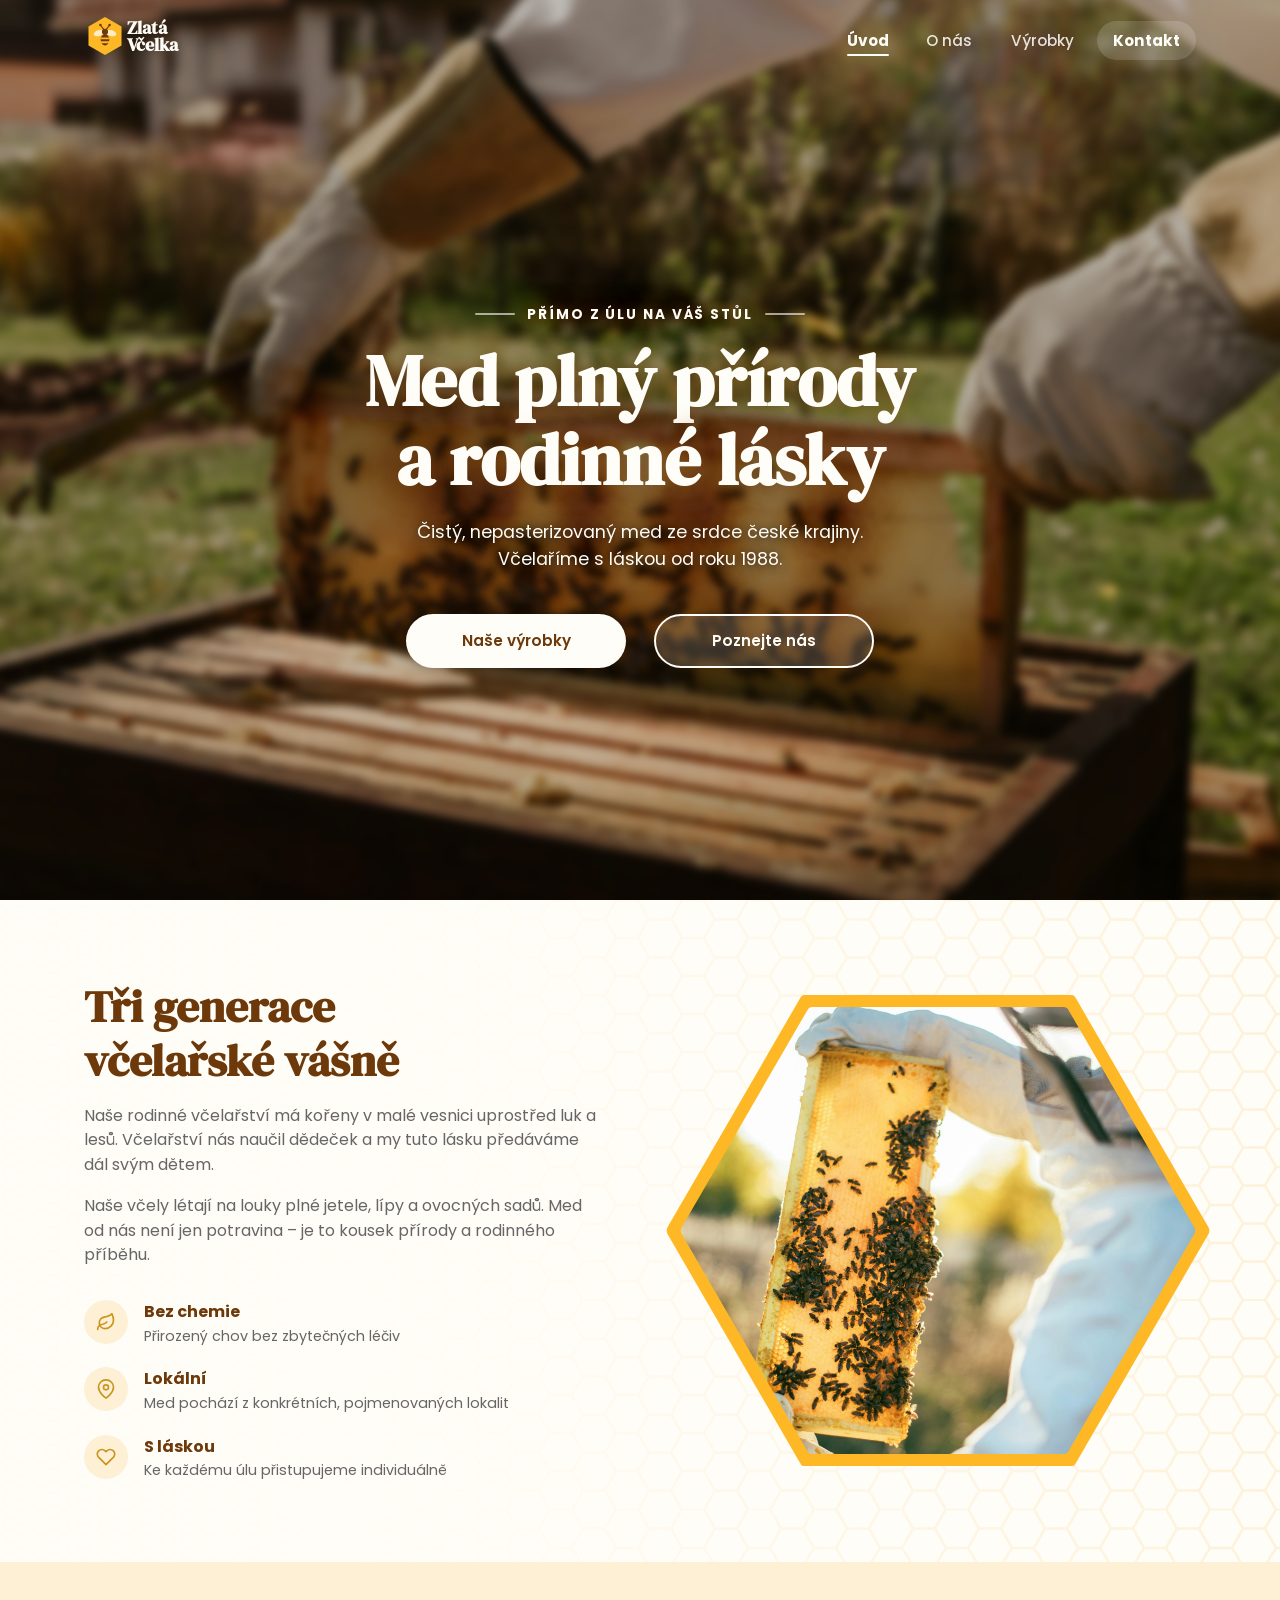
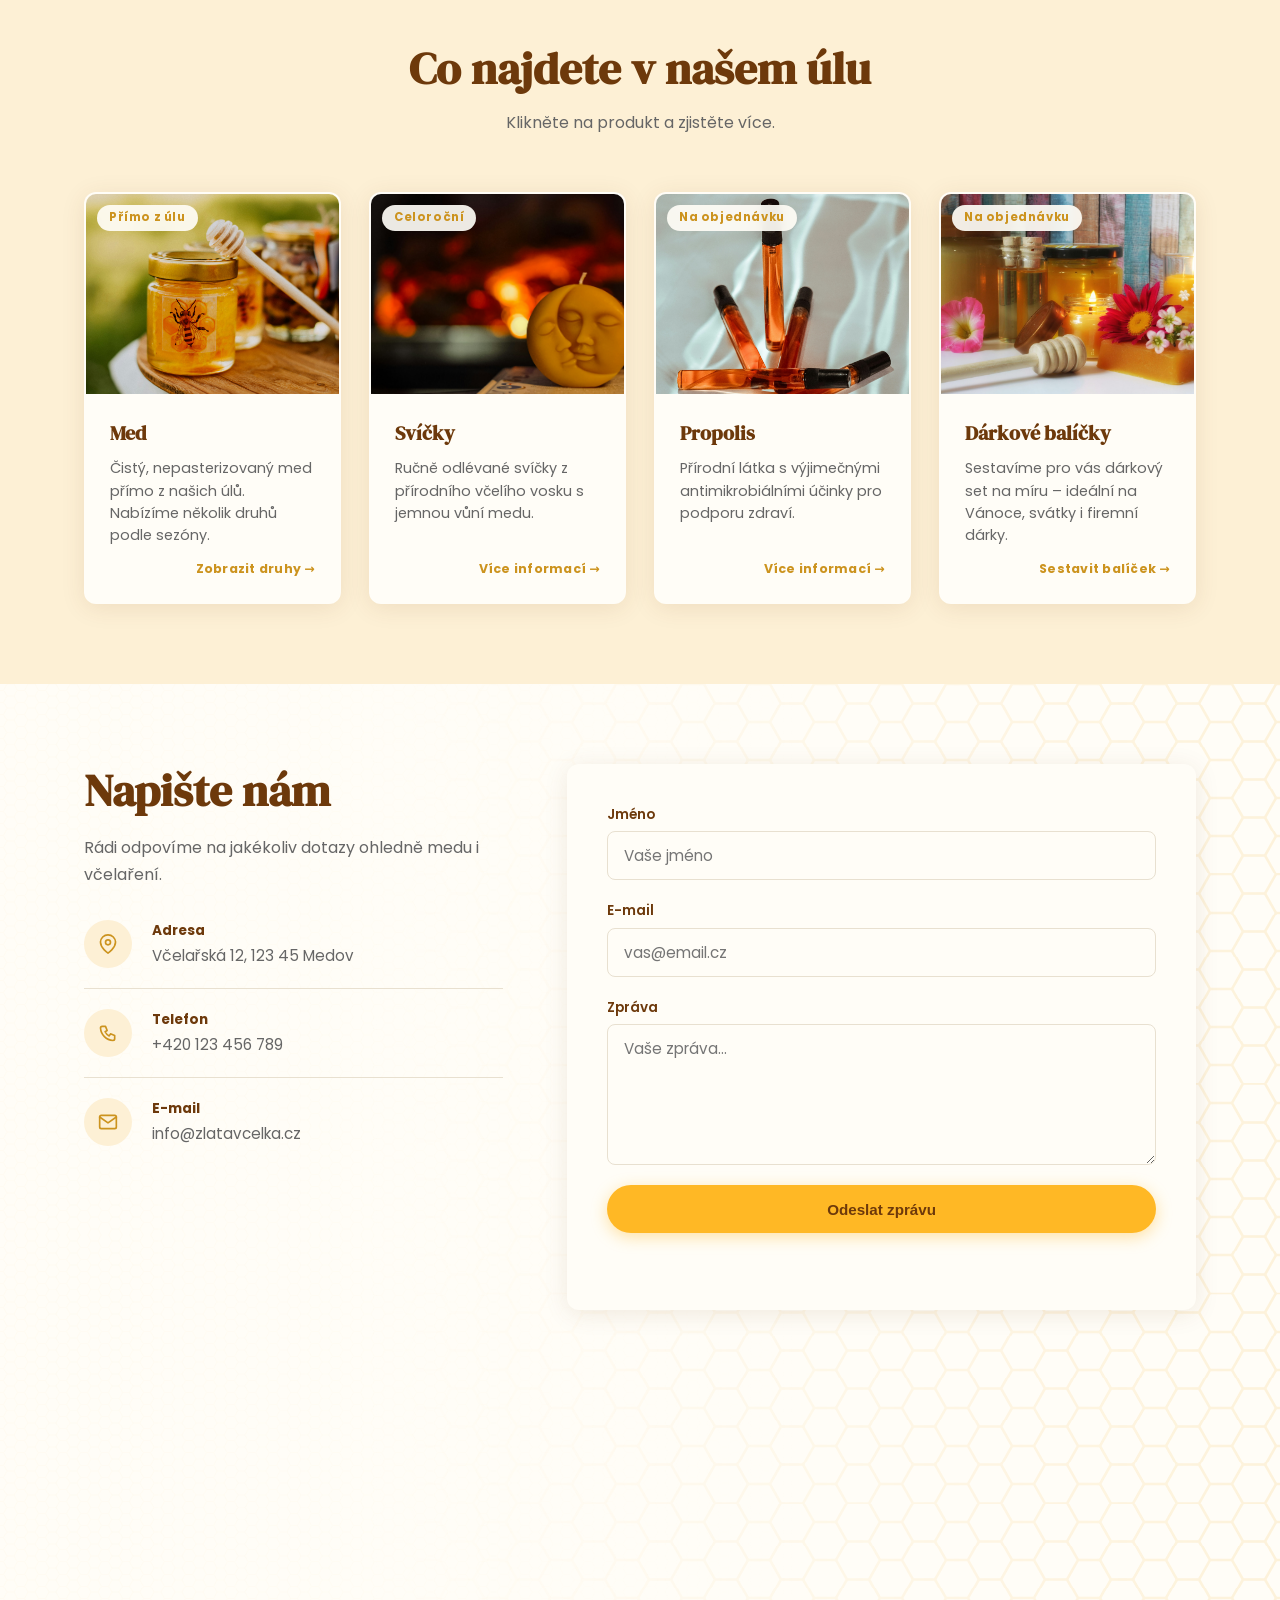
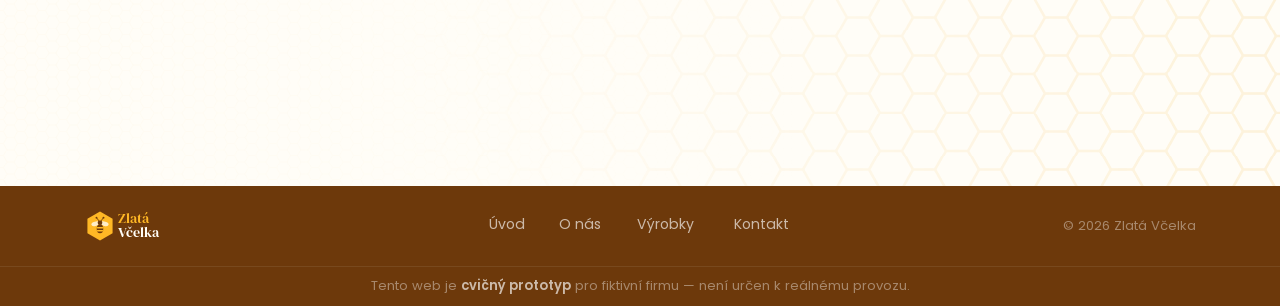
==== commit 0ceb5d04: "Opravy mobilní verze a UX úpravy - Oprava zarovnání loga (flex column na logo__text) - Kontakt v mob" ====
--- a/index.html
+++ b/index.html
@@ -34,7 +34,7 @@
     <div class="container header__inner">
       <a href="#hero" class="logo">
         <img src="images/logo-hex.svg" alt="" class="logo__icon" />
-        <span class="logo__text"><em>Zlatá</em><br>Včelka</span>
+        <span class="logo__text"><em>Zlatá</em>Včelka</span>
       </a>
       <button class="nav-toggle" id="navToggle" aria-label="Otevřít menu">
         <span></span><span></span><span></span>
@@ -287,7 +287,7 @@
     <div class="container footer__inner">
       <a href="#hero" class="footer__logo">
         <img src="images/logo-hex.svg" alt="" class="logo__icon" />
-        <span class="logo__text"><em>Zlatá</em><br>Včelka</span>
+        <span class="logo__text"><em>Zlatá</em>Včelka</span>
       </a>
       <nav class="footer__nav">
         <a href="#hero" data-text="Úvod">Úvod</a>
--- a/css/style.css
+++ b/css/style.css
@@ -55,15 +55,6 @@
 a   { color: inherit; text-decoration: none; }
 ul  { list-style: none; }
 
-/* Bee cursor – only on devices with a real pointer (not touch) */
-@media (hover: hover) and (pointer: fine) {
-  *, *::before, *::after {
-    cursor: url("data:image/svg+xml,%3Csvg xmlns='http://www.w3.org/2000/svg' width='32' height='32'%3E%3Ctext y='28' font-size='26'%3E%F0%9F%90%9D%3C/text%3E%3C/svg%3E") 4 4, auto !important;
-  }
-  input, textarea {
-    cursor: url("data:image/svg+xml,%3Csvg xmlns='http://www.w3.org/2000/svg' width='32' height='32'%3E%3Ctext y='28' font-size='26'%3E%F0%9F%90%9D%3C/text%3E%3C/svg%3E") 4 4, text !important;
-  }
-}
 
 /* ===========================
    LAYOUT HELPERS
@@ -206,6 +197,9 @@
   display: block;
 }
 .logo__text {
+  display: flex;
+  flex-direction: column;
+  align-items: flex-start;
   line-height: 0.95;
 }
 
@@ -380,10 +374,10 @@
 .hero__actions {
   display: flex;
   flex-wrap: wrap;
-  gap: 2.5rem;
+  gap: 1.75rem;
   justify-content: center;
 }
-.hero__actions .btn { text-shadow: none; }
+.hero__actions .btn { text-shadow: none; min-width: 220px; justify-content: center; }
 .hero__actions .btn--primary {
   background: var(--color-white);
   color: var(--color-brown-dark);
@@ -1007,12 +1001,12 @@
 .footer__demo-bar {
   text-align: center;
   padding: 0.6rem 1.5rem;
-  font-size: 0.78rem;
-  color: rgba(255,255,255,0.35);
-  border-top: 1px solid rgba(255,255,255,0.08);
+  font-size: 0.82rem;
+  color: rgba(255, 255, 255, 0.4);
+  border-top: 1px solid rgba(255, 255, 255, 0.08);
 }
 .footer__demo-bar strong {
-  color: rgba(255,255,255,0.55);
+  color: rgba(255, 255, 255, 0.65);
   font-weight: 600;
 }
 
@@ -1130,7 +1124,24 @@
   .nav__list { flex-direction: column; align-items: stretch; gap: 0.25rem; }
   .nav__link { padding: 0.75rem 1rem; color: rgba(255,255,255,0.85); }
   .nav__link:hover, .nav__link.active { color: var(--color-white); }
-  .nav__link--cta { background: rgba(255,255,255,0.15); color: var(--color-white); }
+  .nav__link--cta,
+  .header:not(.scrolled) .nav__link--cta {
+    background: none;
+    color: rgba(255,255,255,0.85);
+    font-weight: 500;
+    border-radius: 0;
+  }
+  .nav__link--cta:hover,
+  .header:not(.scrolled) .nav__link--cta:hover {
+    background: none;
+    color: var(--color-white);
+  }
+  .nav__link--cta::after {
+    display: block;
+  }
+  .header:not(.scrolled) .nav__link::after {
+    background: var(--color-honey-dark);
+  }
 
   .nav-toggle { display: flex; }
   .nav-toggle.open span:nth-child(1) { transform: translateY(7px) rotate(45deg); }
@@ -1156,11 +1167,15 @@
   }
   .product-modal__panel {
     border-radius: 1.5rem 1.5rem 0 0;
-    max-height: 90vh;
+    max-height: calc(90svh - env(safe-area-inset-top, 0px));
+    padding-bottom: env(safe-area-inset-bottom, 0px);
     transform: translateY(100%);
   }
   .product-modal.open .product-modal__panel {
     transform: none;
+  }
+  .product-modal__close {
+    top: calc(1rem + env(safe-area-inset-top, 0px));
   }
   .product-modal__img {
     height: 180px;
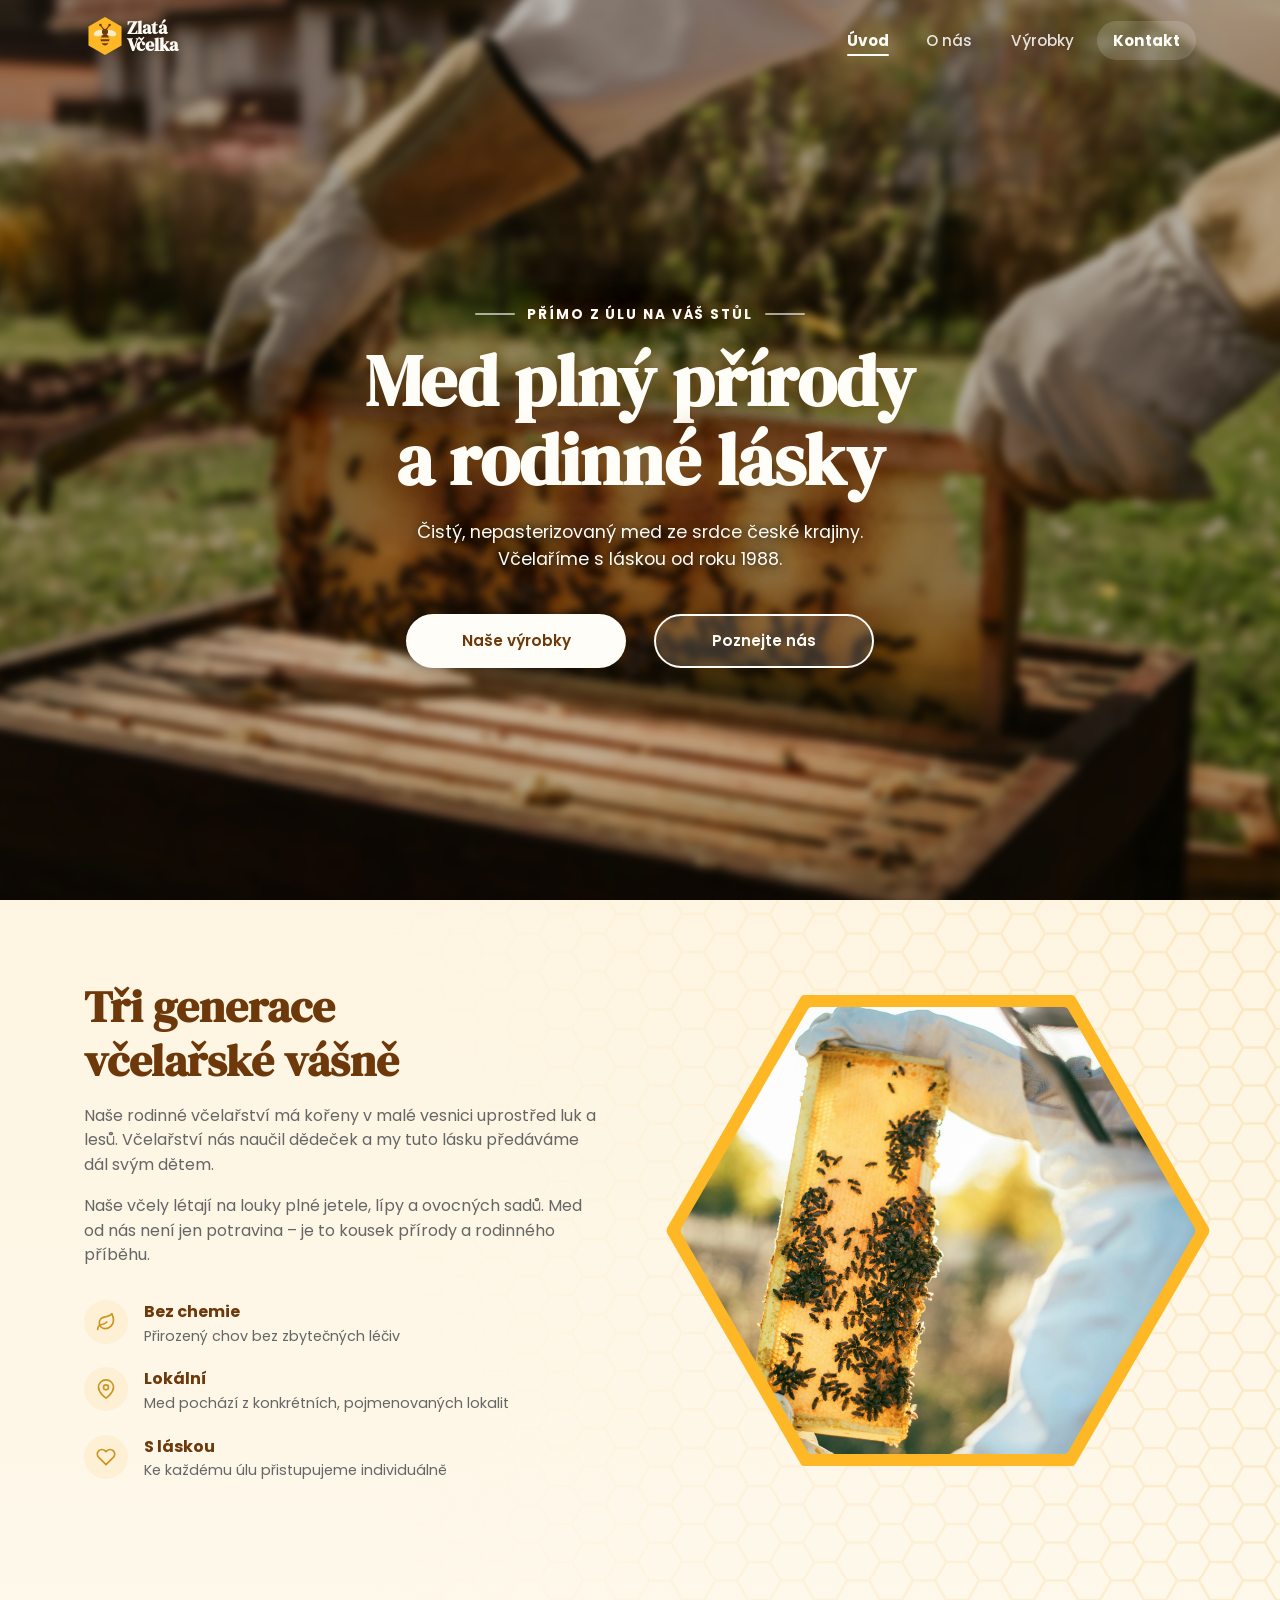
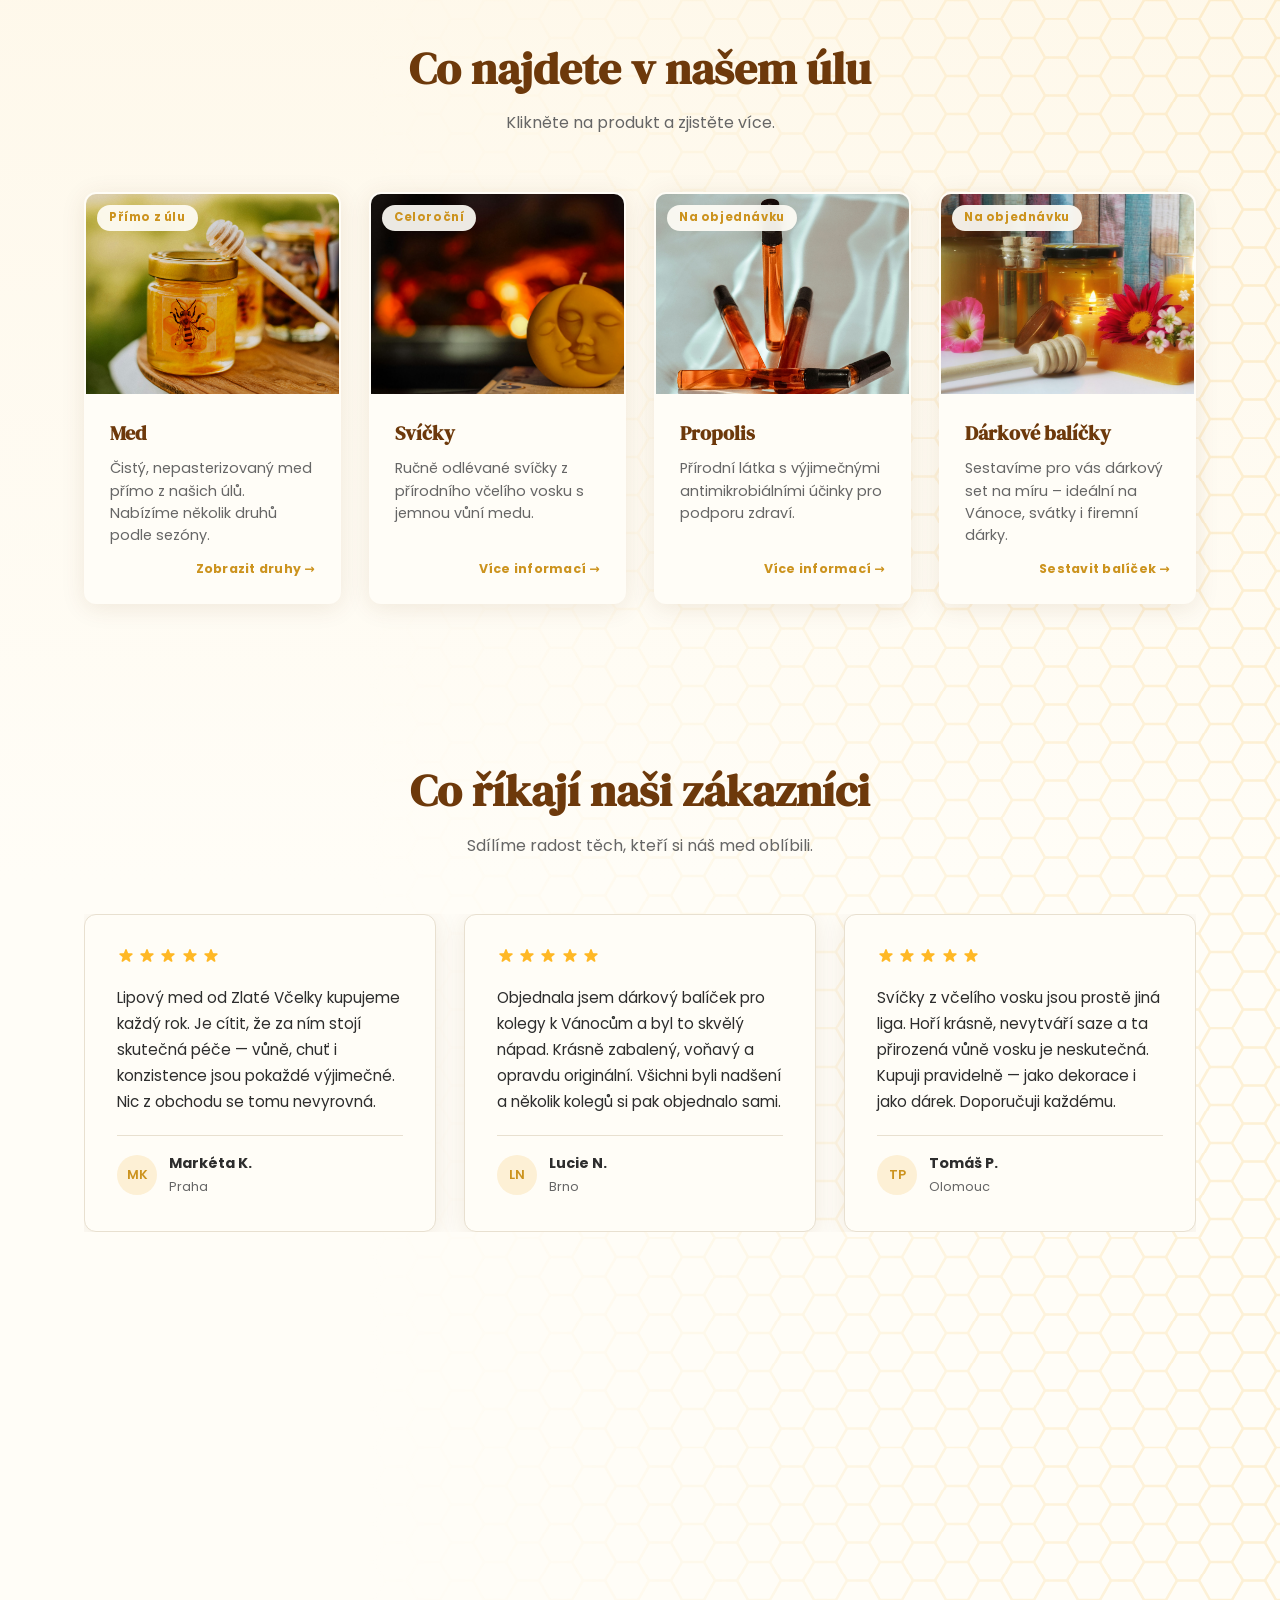
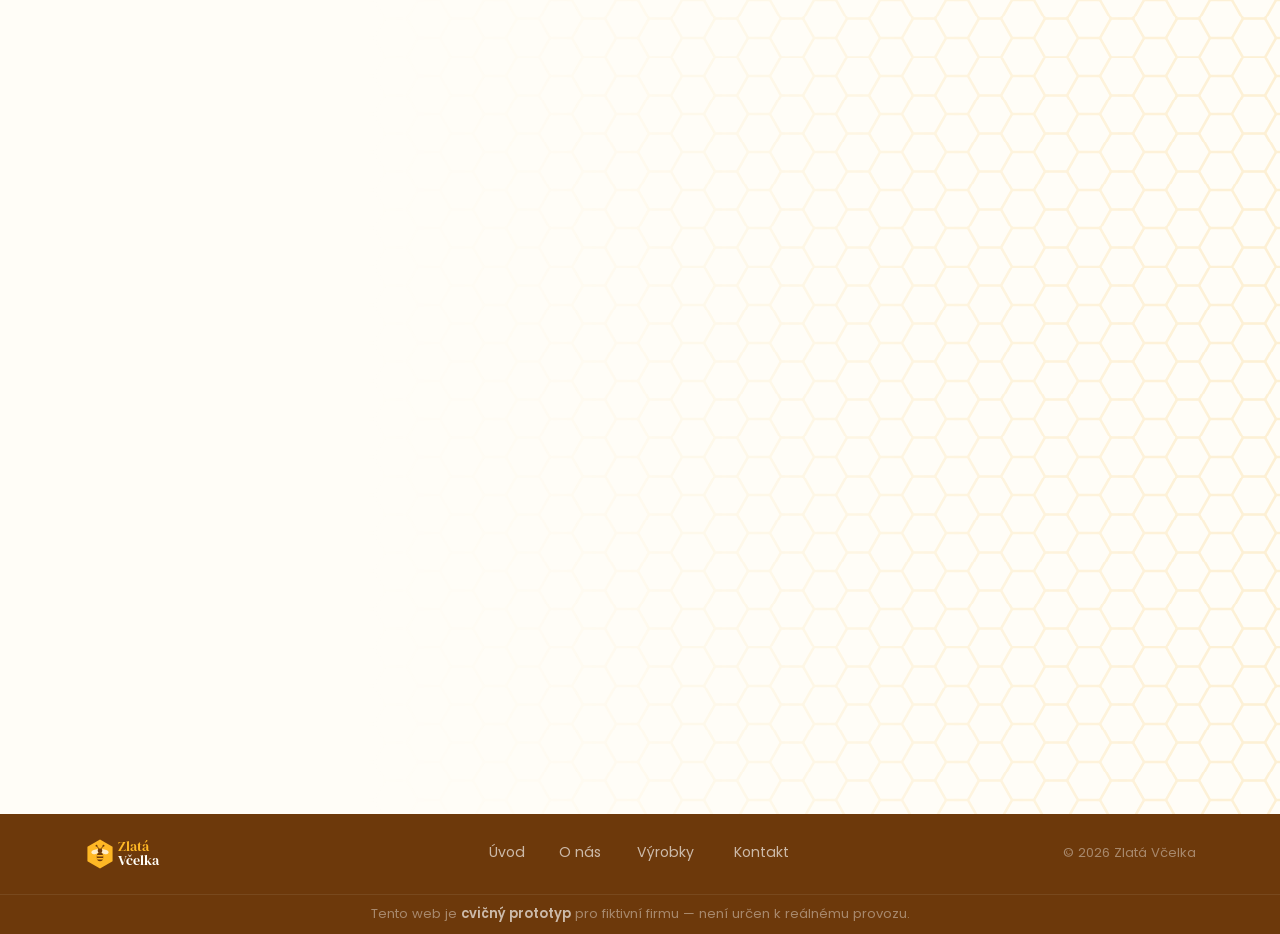
==== commit 74babd3b: "Pattern, reviews carousel, form notice and modal fixes - Honeycomb pattern via mix-blend-mode: multi" ====
--- a/index.html
+++ b/index.html
@@ -191,6 +191,88 @@
       </div>
     </section>
 
+    <!-- RECENZE -->
+    <section class="reviews" id="reviews">
+      <div class="container">
+        <div class="section-header">
+          <h2 class="section-title">Co říkají naši zákazníci</h2>
+          <p class="section-subtitle">Sdílíme radost těch, kteří si náš med oblíbili.</p>
+        </div>
+        <div class="reviews__carousel" id="reviewsCarousel">
+          <div class="reviews__track" id="reviewsTrack">
+
+          <article class="review-card">
+            <div class="review-card__stars" aria-label="5 z 5 hvězd">
+              <svg viewBox="0 0 20 20" fill="currentColor"><path d="M9.049 2.927c.3-.921 1.603-.921 1.902 0l1.07 3.292a1 1 0 00.95.69h3.462c.969 0 1.371 1.24.588 1.81l-2.8 2.034a1 1 0 00-.364 1.118l1.07 3.292c.3.921-.755 1.688-1.54 1.118l-2.8-2.034a1 1 0 00-1.175 0l-2.8 2.034c-.784.57-1.838-.197-1.539-1.118l1.07-3.292a1 1 0 00-.364-1.118L2.98 8.72c-.783-.57-.38-1.81.588-1.81h3.461a1 1 0 00.951-.69l1.07-3.292z"/></svg>
+              <svg viewBox="0 0 20 20" fill="currentColor"><path d="M9.049 2.927c.3-.921 1.603-.921 1.902 0l1.07 3.292a1 1 0 00.95.69h3.462c.969 0 1.371 1.24.588 1.81l-2.8 2.034a1 1 0 00-.364 1.118l1.07 3.292c.3.921-.755 1.688-1.54 1.118l-2.8-2.034a1 1 0 00-1.175 0l-2.8 2.034c-.784.57-1.838-.197-1.539-1.118l1.07-3.292a1 1 0 00-.364-1.118L2.98 8.72c-.783-.57-.38-1.81.588-1.81h3.461a1 1 0 00.951-.69l1.07-3.292z"/></svg>
+              <svg viewBox="0 0 20 20" fill="currentColor"><path d="M9.049 2.927c.3-.921 1.603-.921 1.902 0l1.07 3.292a1 1 0 00.95.69h3.462c.969 0 1.371 1.24.588 1.81l-2.8 2.034a1 1 0 00-.364 1.118l1.07 3.292c.3.921-.755 1.688-1.54 1.118l-2.8-2.034a1 1 0 00-1.175 0l-2.8 2.034c-.784.57-1.838-.197-1.539-1.118l1.07-3.292a1 1 0 00-.364-1.118L2.98 8.72c-.783-.57-.38-1.81.588-1.81h3.461a1 1 0 00.951-.69l1.07-3.292z"/></svg>
+              <svg viewBox="0 0 20 20" fill="currentColor"><path d="M9.049 2.927c.3-.921 1.603-.921 1.902 0l1.07 3.292a1 1 0 00.95.69h3.462c.969 0 1.371 1.24.588 1.81l-2.8 2.034a1 1 0 00-.364 1.118l1.07 3.292c.3.921-.755 1.688-1.54 1.118l-2.8-2.034a1 1 0 00-1.175 0l-2.8 2.034c-.784.57-1.838-.197-1.539-1.118l1.07-3.292a1 1 0 00-.364-1.118L2.98 8.72c-.783-.57-.38-1.81.588-1.81h3.461a1 1 0 00.951-.69l1.07-3.292z"/></svg>
+              <svg viewBox="0 0 20 20" fill="currentColor"><path d="M9.049 2.927c.3-.921 1.603-.921 1.902 0l1.07 3.292a1 1 0 00.95.69h3.462c.969 0 1.371 1.24.588 1.81l-2.8 2.034a1 1 0 00-.364 1.118l1.07 3.292c.3.921-.755 1.688-1.54 1.118l-2.8-2.034a1 1 0 00-1.175 0l-2.8 2.034c-.784.57-1.838-.197-1.539-1.118l1.07-3.292a1 1 0 00-.364-1.118L2.98 8.72c-.783-.57-.38-1.81.588-1.81h3.461a1 1 0 00.951-.69l1.07-3.292z"/></svg>
+            </div>
+            <blockquote class="review-card__text">
+              Lipový med od Zlaté Včelky kupujeme každý rok. Je cítit, že za ním stojí skutečná péče — vůně, chuť i konzistence jsou pokaždé výjimečné. Nic z obchodu se tomu nevyrovná.
+            </blockquote>
+            <footer class="review-card__author">
+              <div class="review-card__avatar">MK</div>
+              <div>
+                <strong>Markéta K.</strong>
+                <span>Praha</span>
+              </div>
+            </footer>
+          </article>
+
+          <article class="review-card">
+            <div class="review-card__stars" aria-label="5 z 5 hvězd">
+              <svg viewBox="0 0 20 20" fill="currentColor"><path d="M9.049 2.927c.3-.921 1.603-.921 1.902 0l1.07 3.292a1 1 0 00.95.69h3.462c.969 0 1.371 1.24.588 1.81l-2.8 2.034a1 1 0 00-.364 1.118l1.07 3.292c.3.921-.755 1.688-1.54 1.118l-2.8-2.034a1 1 0 00-1.175 0l-2.8 2.034c-.784.57-1.838-.197-1.539-1.118l1.07-3.292a1 1 0 00-.364-1.118L2.98 8.72c-.783-.57-.38-1.81.588-1.81h3.461a1 1 0 00.951-.69l1.07-3.292z"/></svg>
+              <svg viewBox="0 0 20 20" fill="currentColor"><path d="M9.049 2.927c.3-.921 1.603-.921 1.902 0l1.07 3.292a1 1 0 00.95.69h3.462c.969 0 1.371 1.24.588 1.81l-2.8 2.034a1 1 0 00-.364 1.118l1.07 3.292c.3.921-.755 1.688-1.54 1.118l-2.8-2.034a1 1 0 00-1.175 0l-2.8 2.034c-.784.57-1.838-.197-1.539-1.118l1.07-3.292a1 1 0 00-.364-1.118L2.98 8.72c-.783-.57-.38-1.81.588-1.81h3.461a1 1 0 00.951-.69l1.07-3.292z"/></svg>
+              <svg viewBox="0 0 20 20" fill="currentColor"><path d="M9.049 2.927c.3-.921 1.603-.921 1.902 0l1.07 3.292a1 1 0 00.95.69h3.462c.969 0 1.371 1.24.588 1.81l-2.8 2.034a1 1 0 00-.364 1.118l1.07 3.292c.3.921-.755 1.688-1.54 1.118l-2.8-2.034a1 1 0 00-1.175 0l-2.8 2.034c-.784.57-1.838-.197-1.539-1.118l1.07-3.292a1 1 0 00-.364-1.118L2.98 8.72c-.783-.57-.38-1.81.588-1.81h3.461a1 1 0 00.951-.69l1.07-3.292z"/></svg>
+              <svg viewBox="0 0 20 20" fill="currentColor"><path d="M9.049 2.927c.3-.921 1.603-.921 1.902 0l1.07 3.292a1 1 0 00.95.69h3.462c.969 0 1.371 1.24.588 1.81l-2.8 2.034a1 1 0 00-.364 1.118l1.07 3.292c.3.921-.755 1.688-1.54 1.118l-2.8-2.034a1 1 0 00-1.175 0l-2.8 2.034c-.784.57-1.838-.197-1.539-1.118l1.07-3.292a1 1 0 00-.364-1.118L2.98 8.72c-.783-.57-.38-1.81.588-1.81h3.461a1 1 0 00.951-.69l1.07-3.292z"/></svg>
+              <svg viewBox="0 0 20 20" fill="currentColor"><path d="M9.049 2.927c.3-.921 1.603-.921 1.902 0l1.07 3.292a1 1 0 00.95.69h3.462c.969 0 1.371 1.24.588 1.81l-2.8 2.034a1 1 0 00-.364 1.118l1.07 3.292c.3.921-.755 1.688-1.54 1.118l-2.8-2.034a1 1 0 00-1.175 0l-2.8 2.034c-.784.57-1.838-.197-1.539-1.118l1.07-3.292a1 1 0 00-.364-1.118L2.98 8.72c-.783-.57-.38-1.81.588-1.81h3.461a1 1 0 00.951-.69l1.07-3.292z"/></svg>
+            </div>
+            <blockquote class="review-card__text">
+              Objednala jsem dárkový balíček pro kolegy k Vánocům a byl to skvělý nápad. Krásně zabalený, voňavý a opravdu originální. Všichni byli nadšení a několik kolegů si pak objednalo sami.
+            </blockquote>
+            <footer class="review-card__author">
+              <div class="review-card__avatar">LN</div>
+              <div>
+                <strong>Lucie N.</strong>
+                <span>Brno</span>
+              </div>
+            </footer>
+          </article>
+
+          <article class="review-card">
+            <div class="review-card__stars" aria-label="5 z 5 hvězd">
+              <svg viewBox="0 0 20 20" fill="currentColor"><path d="M9.049 2.927c.3-.921 1.603-.921 1.902 0l1.07 3.292a1 1 0 00.95.69h3.462c.969 0 1.371 1.24.588 1.81l-2.8 2.034a1 1 0 00-.364 1.118l1.07 3.292c.3.921-.755 1.688-1.54 1.118l-2.8-2.034a1 1 0 00-1.175 0l-2.8 2.034c-.784.57-1.838-.197-1.539-1.118l1.07-3.292a1 1 0 00-.364-1.118L2.98 8.72c-.783-.57-.38-1.81.588-1.81h3.461a1 1 0 00.951-.69l1.07-3.292z"/></svg>
+              <svg viewBox="0 0 20 20" fill="currentColor"><path d="M9.049 2.927c.3-.921 1.603-.921 1.902 0l1.07 3.292a1 1 0 00.95.69h3.462c.969 0 1.371 1.24.588 1.81l-2.8 2.034a1 1 0 00-.364 1.118l1.07 3.292c.3.921-.755 1.688-1.54 1.118l-2.8-2.034a1 1 0 00-1.175 0l-2.8 2.034c-.784.57-1.838-.197-1.539-1.118l1.07-3.292a1 1 0 00-.364-1.118L2.98 8.72c-.783-.57-.38-1.81.588-1.81h3.461a1 1 0 00.951-.69l1.07-3.292z"/></svg>
+              <svg viewBox="0 0 20 20" fill="currentColor"><path d="M9.049 2.927c.3-.921 1.603-.921 1.902 0l1.07 3.292a1 1 0 00.95.69h3.462c.969 0 1.371 1.24.588 1.81l-2.8 2.034a1 1 0 00-.364 1.118l1.07 3.292c.3.921-.755 1.688-1.54 1.118l-2.8-2.034a1 1 0 00-1.175 0l-2.8 2.034c-.784.57-1.838-.197-1.539-1.118l1.07-3.292a1 1 0 00-.364-1.118L2.98 8.72c-.783-.57-.38-1.81.588-1.81h3.461a1 1 0 00.951-.69l1.07-3.292z"/></svg>
+              <svg viewBox="0 0 20 20" fill="currentColor"><path d="M9.049 2.927c.3-.921 1.603-.921 1.902 0l1.07 3.292a1 1 0 00.95.69h3.462c.969 0 1.371 1.24.588 1.81l-2.8 2.034a1 1 0 00-.364 1.118l1.07 3.292c.3.921-.755 1.688-1.54 1.118l-2.8-2.034a1 1 0 00-1.175 0l-2.8 2.034c-.784.57-1.838-.197-1.539-1.118l1.07-3.292a1 1 0 00-.364-1.118L2.98 8.72c-.783-.57-.38-1.81.588-1.81h3.461a1 1 0 00.951-.69l1.07-3.292z"/></svg>
+              <svg viewBox="0 0 20 20" fill="currentColor"><path d="M9.049 2.927c.3-.921 1.603-.921 1.902 0l1.07 3.292a1 1 0 00.95.69h3.462c.969 0 1.371 1.24.588 1.81l-2.8 2.034a1 1 0 00-.364 1.118l1.07 3.292c.3.921-.755 1.688-1.54 1.118l-2.8-2.034a1 1 0 00-1.175 0l-2.8 2.034c-.784.57-1.838-.197-1.539-1.118l1.07-3.292a1 1 0 00-.364-1.118L2.98 8.72c-.783-.57-.38-1.81.588-1.81h3.461a1 1 0 00.951-.69l1.07-3.292z"/></svg>
+            </div>
+            <blockquote class="review-card__text">
+              Svíčky z včelího vosku jsou prostě jiná liga. Hoří krásně, nevytváří saze a ta přirozená vůně vosku je neskutečná. Kupuji pravidelně — jako dekorace i jako dárek. Doporučuji každému.
+            </blockquote>
+            <footer class="review-card__author">
+              <div class="review-card__avatar">TP</div>
+              <div>
+                <strong>Tomáš P.</strong>
+                <span>Olomouc</span>
+              </div>
+            </footer>
+          </article>
+
+          </div><!-- /.reviews__track -->
+          <div class="reviews__controls">
+            <div class="reviews__dots" id="reviewsDots">
+              <button class="reviews__dot active" data-index="0" aria-label="Recenze 1"></button>
+              <button class="reviews__dot" data-index="1" aria-label="Recenze 2"></button>
+              <button class="reviews__dot" data-index="2" aria-label="Recenze 3"></button>
+            </div>
+          </div>
+        </div><!-- /.reviews__carousel -->
+      </div>
+    </section>
+
     <!-- KONTAKT -->
     <section class="contact" id="contact">
       <div class="container">
--- a/css/style.css
+++ b/css/style.css
@@ -38,7 +38,7 @@
 
 body {
   font-family: var(--font-sans);
-  background: var(--color-bg);
+  background: linear-gradient(to bottom, var(--color-honey-light), var(--color-bg) 60%) no-repeat, var(--color-bg);
   color: var(--color-text);
   line-height: 1.55;
   font-size: 1rem;
@@ -49,6 +49,20 @@
 
 main {
   flex: 1;
+  position: relative;
+}
+
+main::after {
+  content: '';
+  position: absolute;
+  inset: 0;
+  background-image: url("data:image/svg+xml,%3Csvg xmlns='http://www.w3.org/2000/svg' width='66' height='38.1'%3E%3Cline x1='0' y1='19.05' x2='11' y2='19.05' stroke='%23FDF0D5' stroke-width='2.5'/%3E%3Cline x1='11' y1='19.05' x2='22' y2='0' stroke='%23FDF0D5' stroke-width='2.5'/%3E%3Cline x1='22' y1='0' x2='44' y2='0' stroke='%23FDF0D5' stroke-width='2.5'/%3E%3Cline x1='44' y1='0' x2='55' y2='19.05' stroke='%23FDF0D5' stroke-width='2.5'/%3E%3Cline x1='55' y1='19.05' x2='66' y2='19.05' stroke='%23FDF0D5' stroke-width='2.5'/%3E%3Cline x1='55' y1='19.05' x2='44' y2='38.1' stroke='%23FDF0D5' stroke-width='2.5'/%3E%3Cline x1='44' y1='38.1' x2='22' y2='38.1' stroke='%23FDF0D5' stroke-width='2.5'/%3E%3Cline x1='22' y1='38.1' x2='11' y2='19.05' stroke='%23FDF0D5' stroke-width='2.5'/%3E%3C/svg%3E");
+  background-size: 66px 38.1px;
+  mask-image: linear-gradient(to left, rgba(0,0,0,0.85) 0%, rgba(0,0,0,0.5) 30%, rgba(0,0,0,0.1) 58%, transparent 72%);
+  -webkit-mask-image: linear-gradient(to left, rgba(0,0,0,0.85) 0%, rgba(0,0,0,0.5) 30%, rgba(0,0,0,0.1) 58%, transparent 72%);
+  mix-blend-mode: multiply;
+  pointer-events: none;
+  z-index: 0;
 }
 
 img { display: block; max-width: 100%; }
@@ -285,6 +299,7 @@
 =========================== */
 .hero {
   position: relative;
+  z-index: 1;
   min-height: 100svh;
   display: flex;
   align-items: center;
@@ -405,32 +420,6 @@
   padding-block: 5rem;
   position: relative;
   overflow: hidden;
-}
-
-/* Small hexagons – barely visible near the text (left side) */
-.about::before {
-  content: '';
-  position: absolute;
-  inset: 0;
-  background-image: url("data:image/svg+xml,%3Csvg xmlns='http://www.w3.org/2000/svg' width='21' height='12.12'%3E%3Cline x1='0' y1='6.06' x2='3.5' y2='6.06' stroke='%23FDF0D5' stroke-width='1'/%3E%3Cline x1='3.5' y1='6.06' x2='7' y2='0' stroke='%23FDF0D5' stroke-width='1'/%3E%3Cline x1='7' y1='0' x2='14' y2='0' stroke='%23FDF0D5' stroke-width='1'/%3E%3Cline x1='14' y1='0' x2='17.5' y2='6.06' stroke='%23FDF0D5' stroke-width='1'/%3E%3Cline x1='17.5' y1='6.06' x2='21' y2='6.06' stroke='%23FDF0D5' stroke-width='1'/%3E%3Cline x1='17.5' y1='6.06' x2='14' y2='12.12' stroke='%23FDF0D5' stroke-width='1'/%3E%3Cline x1='14' y1='12.12' x2='7' y2='12.12' stroke='%23FDF0D5' stroke-width='1'/%3E%3Cline x1='7' y1='12.12' x2='3.5' y2='6.06' stroke='%23FDF0D5' stroke-width='1'/%3E%3C/svg%3E");
-  background-size: 21px 12.12px;
-  mask-image: linear-gradient(to right, rgba(0,0,0,0.14) 0%, rgba(0,0,0,0.06) 40%, transparent 65%);
-  -webkit-mask-image: linear-gradient(to right, rgba(0,0,0,0.14) 0%, rgba(0,0,0,0.06) 40%, transparent 65%);
-  pointer-events: none;
-  z-index: 0;
-}
-
-/* Large hexagons – clearly visible near the photo frame (right side) */
-.about::after {
-  content: '';
-  position: absolute;
-  inset: 0;
-  background-image: url("data:image/svg+xml,%3Csvg xmlns='http://www.w3.org/2000/svg' width='66' height='38.1'%3E%3Cline x1='0' y1='19.05' x2='11' y2='19.05' stroke='%23FDF0D5' stroke-width='2.5'/%3E%3Cline x1='11' y1='19.05' x2='22' y2='0' stroke='%23FDF0D5' stroke-width='2.5'/%3E%3Cline x1='22' y1='0' x2='44' y2='0' stroke='%23FDF0D5' stroke-width='2.5'/%3E%3Cline x1='44' y1='0' x2='55' y2='19.05' stroke='%23FDF0D5' stroke-width='2.5'/%3E%3Cline x1='55' y1='19.05' x2='66' y2='19.05' stroke='%23FDF0D5' stroke-width='2.5'/%3E%3Cline x1='55' y1='19.05' x2='44' y2='38.1' stroke='%23FDF0D5' stroke-width='2.5'/%3E%3Cline x1='44' y1='38.1' x2='22' y2='38.1' stroke='%23FDF0D5' stroke-width='2.5'/%3E%3Cline x1='22' y1='38.1' x2='11' y2='19.05' stroke='%23FDF0D5' stroke-width='2.5'/%3E%3C/svg%3E");
-  background-size: 66px 38.1px;
-  mask-image: linear-gradient(to left, rgba(0,0,0,0.85) 0%, rgba(0,0,0,0.5) 30%, rgba(0,0,0,0.1) 58%, transparent 72%);
-  -webkit-mask-image: linear-gradient(to left, rgba(0,0,0,0.85) 0%, rgba(0,0,0,0.5) 30%, rgba(0,0,0,0.1) 58%, transparent 72%);
-  pointer-events: none;
-  z-index: 0;
 }
 
 .about__inner {
@@ -525,13 +514,136 @@
 =========================== */
 .products {
   padding-block: 5rem;
-  background: var(--color-honey-light);
+  position: relative;
+  overflow: hidden;
+}
+
+.products .container {
+  position: relative;
+  z-index: 1;
 }
 
 .products__grid {
   display: grid;
   grid-template-columns: repeat(4, 1fr);
   gap: 1.75rem;
+}
+
+/* ===========================
+   REVIEWS
+   =========================== */
+.reviews {
+  padding-block: 5rem;
+  position: relative;
+  overflow: hidden;
+}
+
+.reviews .container {
+  position: relative;
+  z-index: 1;
+}
+
+.reviews__carousel {
+  overflow: hidden;
+  margin-top: 3rem;
+}
+
+.reviews__track {
+  display: grid;
+  grid-template-columns: repeat(3, 1fr);
+  gap: 1.75rem;
+}
+
+.review-card {
+  box-sizing: border-box;
+  background: var(--color-white);
+  border: 1px solid var(--color-border);
+  border-radius: var(--radius);
+  padding: 2rem;
+  display: flex;
+  flex-direction: column;
+  gap: 1.25rem;
+  box-shadow: var(--shadow);
+}
+
+.reviews__controls {
+  display: none;
+  justify-content: center;
+  margin-top: 1.25rem;
+}
+
+.reviews__dots {
+  display: flex;
+  justify-content: center;
+  align-items: center;
+  gap: 0.5rem;
+}
+
+.reviews__dot {
+  width: 8px;
+  height: 8px;
+  border-radius: 50%;
+  border: none;
+  background: var(--color-border);
+  cursor: pointer;
+  padding: 0;
+  transition: background var(--transition), transform var(--transition);
+}
+.reviews__dot.active {
+  background: var(--color-honey);
+  transform: scale(1.3);
+}
+
+.review-card__stars {
+  display: flex;
+  gap: 0.2rem;
+  color: var(--color-honey);
+}
+
+.review-card__stars svg {
+  width: 18px;
+  height: 18px;
+}
+
+.review-card__text {
+  font-size: 0.95rem;
+  line-height: 1.7;
+  color: var(--color-text);
+  margin: 0;
+  flex: 1;
+}
+
+.review-card__author {
+  display: flex;
+  align-items: center;
+  gap: 0.75rem;
+  padding-top: 1rem;
+  border-top: 1px solid var(--color-border);
+}
+
+.review-card__avatar {
+  width: 40px;
+  height: 40px;
+  border-radius: 50%;
+  background: var(--color-honey-light);
+  color: var(--color-honey-dark);
+  font-size: 0.8rem;
+  font-weight: 600;
+  display: flex;
+  align-items: center;
+  justify-content: center;
+  flex-shrink: 0;
+}
+
+.review-card__author strong {
+  display: block;
+  font-size: 0.9rem;
+  color: var(--color-text);
+}
+
+.review-card__author span {
+  font-size: 0.8rem;
+  color: var(--color-text-muted);
 }
 
 .product-card {
@@ -777,30 +889,6 @@
   padding-bottom: 0;
   position: relative;
   overflow: hidden;
-}
-
-.contact::before {
-  content: '';
-  position: absolute;
-  inset: 0;
-  background-image: url("data:image/svg+xml,%3Csvg xmlns='http://www.w3.org/2000/svg' width='21' height='12.12'%3E%3Cline x1='0' y1='6.06' x2='3.5' y2='6.06' stroke='%23FDF0D5' stroke-width='1'/%3E%3Cline x1='3.5' y1='6.06' x2='7' y2='0' stroke='%23FDF0D5' stroke-width='1'/%3E%3Cline x1='7' y1='0' x2='14' y2='0' stroke='%23FDF0D5' stroke-width='1'/%3E%3Cline x1='14' y1='0' x2='17.5' y2='6.06' stroke='%23FDF0D5' stroke-width='1'/%3E%3Cline x1='17.5' y1='6.06' x2='21' y2='6.06' stroke='%23FDF0D5' stroke-width='1'/%3E%3Cline x1='17.5' y1='6.06' x2='14' y2='12.12' stroke='%23FDF0D5' stroke-width='1'/%3E%3Cline x1='14' y1='12.12' x2='7' y2='12.12' stroke='%23FDF0D5' stroke-width='1'/%3E%3Cline x1='7' y1='12.12' x2='3.5' y2='6.06' stroke='%23FDF0D5' stroke-width='1'/%3E%3C/svg%3E");
-  background-size: 21px 12.12px;
-  mask-image: linear-gradient(to right, rgba(0,0,0,0.14) 0%, rgba(0,0,0,0.06) 40%, transparent 65%);
-  -webkit-mask-image: linear-gradient(to right, rgba(0,0,0,0.14) 0%, rgba(0,0,0,0.06) 40%, transparent 65%);
-  pointer-events: none;
-  z-index: 0;
-}
-
-.contact::after {
-  content: '';
-  position: absolute;
-  inset: 0;
-  background-image: url("data:image/svg+xml,%3Csvg xmlns='http://www.w3.org/2000/svg' width='66' height='38.1'%3E%3Cline x1='0' y1='19.05' x2='11' y2='19.05' stroke='%23FDF0D5' stroke-width='2.5'/%3E%3Cline x1='11' y1='19.05' x2='22' y2='0' stroke='%23FDF0D5' stroke-width='2.5'/%3E%3Cline x1='22' y1='0' x2='44' y2='0' stroke='%23FDF0D5' stroke-width='2.5'/%3E%3Cline x1='44' y1='0' x2='55' y2='19.05' stroke='%23FDF0D5' stroke-width='2.5'/%3E%3Cline x1='55' y1='19.05' x2='66' y2='19.05' stroke='%23FDF0D5' stroke-width='2.5'/%3E%3Cline x1='55' y1='19.05' x2='44' y2='38.1' stroke='%23FDF0D5' stroke-width='2.5'/%3E%3Cline x1='44' y1='38.1' x2='22' y2='38.1' stroke='%23FDF0D5' stroke-width='2.5'/%3E%3Cline x1='22' y1='38.1' x2='11' y2='19.05' stroke='%23FDF0D5' stroke-width='2.5'/%3E%3C/svg%3E");
-  background-size: 66px 38.1px;
-  mask-image: linear-gradient(to left, rgba(0,0,0,0.85) 0%, rgba(0,0,0,0.5) 30%, rgba(0,0,0,0.1) 58%, transparent 72%);
-  -webkit-mask-image: linear-gradient(to left, rgba(0,0,0,0.85) 0%, rgba(0,0,0,0.5) 30%, rgba(0,0,0,0.1) 58%, transparent 72%);
-  pointer-events: none;
-  z-index: 0;
 }
 
 .contact .container,
@@ -929,7 +1017,7 @@
   text-align: center;
   min-height: 1.2em;
 }
-.form-notice.success { color: #2e7d32; }
+.form-notice.success { color: var(--color-honey-dark); }
 .form-notice.error   { color: #c62828; }
 
 /* ===========================
@@ -1074,6 +1162,7 @@
 .products__grid .product-card:nth-child(3) { transition-delay: 0.2s; }
 .products__grid .product-card:nth-child(4) { transition-delay: 0.3s; }
 
+
 /* ===========================
    RESPONSIVE
 =========================== */
@@ -1102,6 +1191,15 @@
 @media (max-width: 400px) {
   .btn { padding: 0.85rem 1.25rem; font-size: 0.9rem; }
   .error-page__code { font-size: clamp(5rem, 25vw, 8rem); }
+}
+
+@media (max-width: 899px) {
+  .reviews__track {
+    display: flex;
+    grid-template-columns: unset;
+    gap: 0;
+  }
+  .reviews__controls { display: flex; }
 }
 
 @media (max-width: 680px) {
@@ -1150,6 +1248,7 @@
 
   .hero__actions { flex-direction: column; align-items: center; }
   .products__grid { grid-template-columns: 1fr; }
+  .reviews { padding-block: 3rem; }
 
   .contact { padding-top: 3rem; }
   .contact__content { gap: 2rem; }
@@ -1167,15 +1266,11 @@
   }
   .product-modal__panel {
     border-radius: 1.5rem 1.5rem 0 0;
-    max-height: calc(90svh - env(safe-area-inset-top, 0px));
-    padding-bottom: env(safe-area-inset-bottom, 0px);
+    max-height: 90vh;
     transform: translateY(100%);
   }
   .product-modal.open .product-modal__panel {
     transform: none;
-  }
-  .product-modal__close {
-    top: calc(1rem + env(safe-area-inset-top, 0px));
   }
   .product-modal__img {
     height: 180px;
